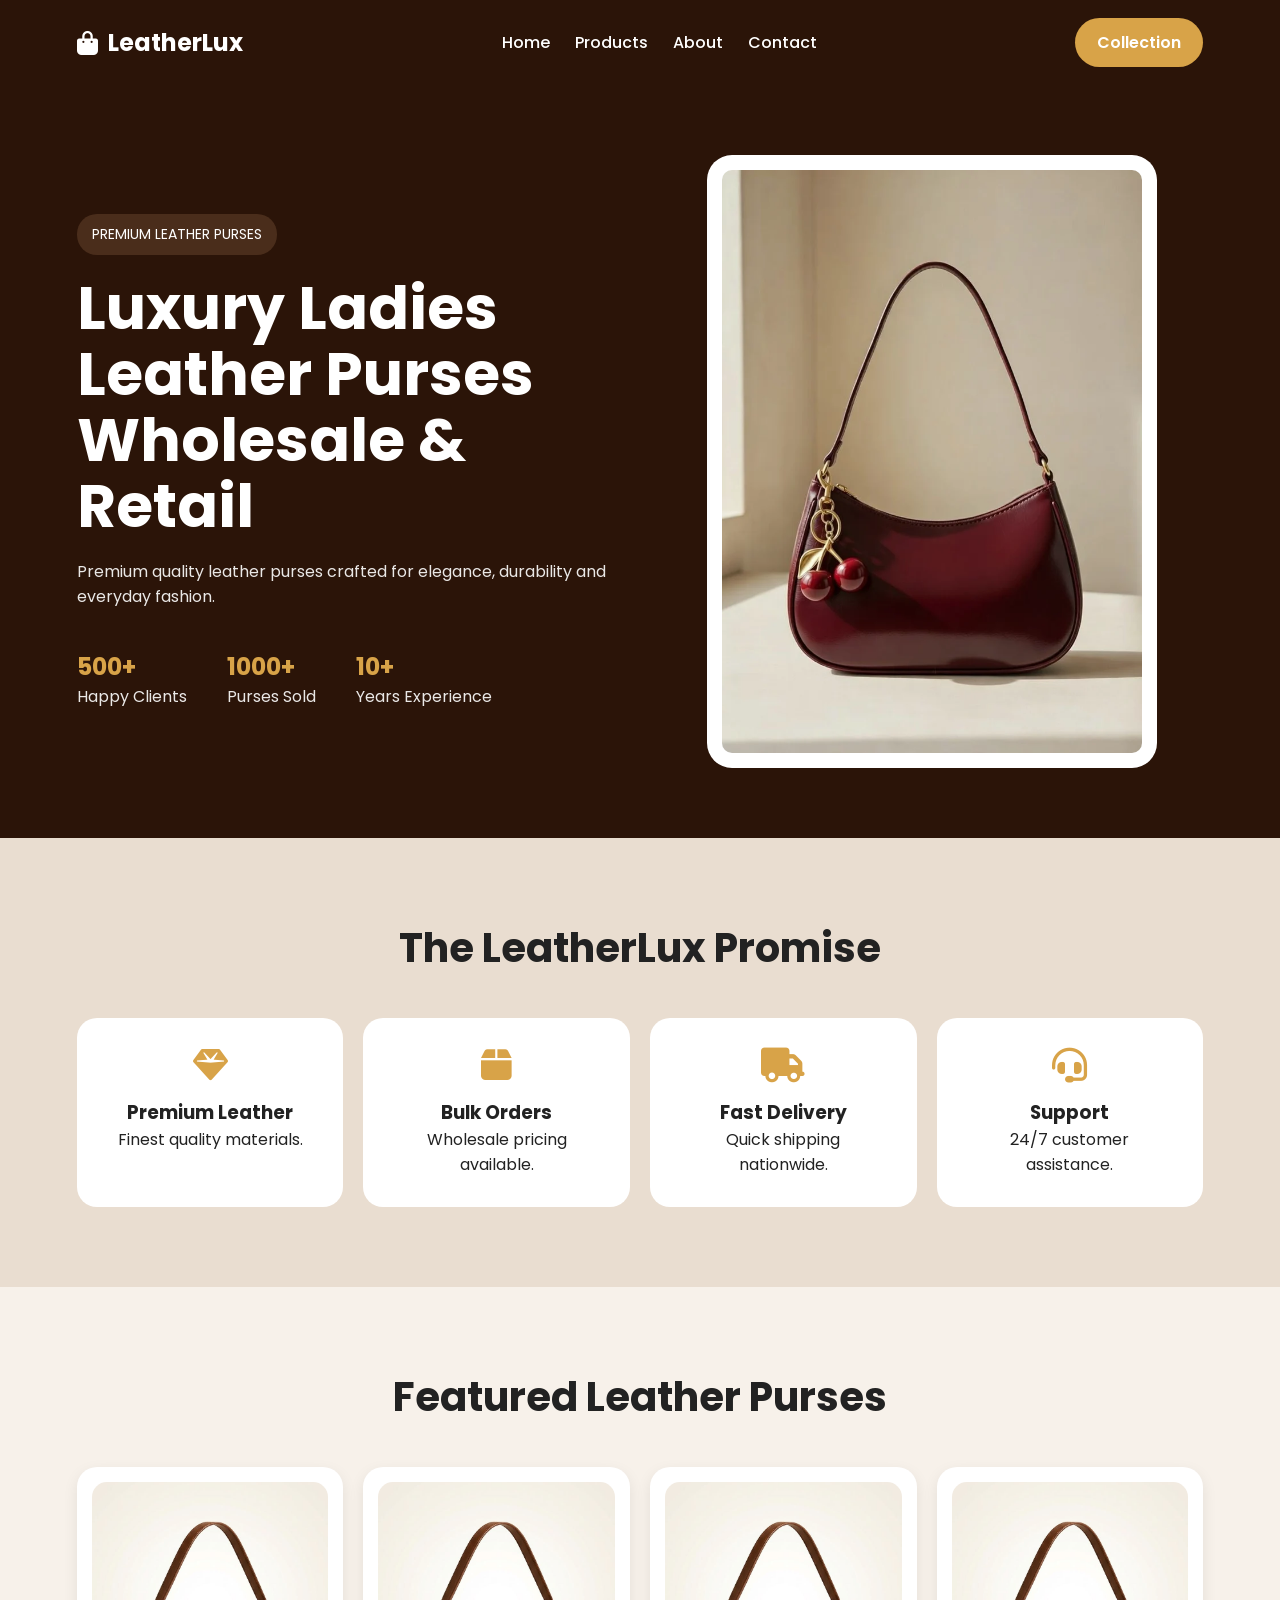
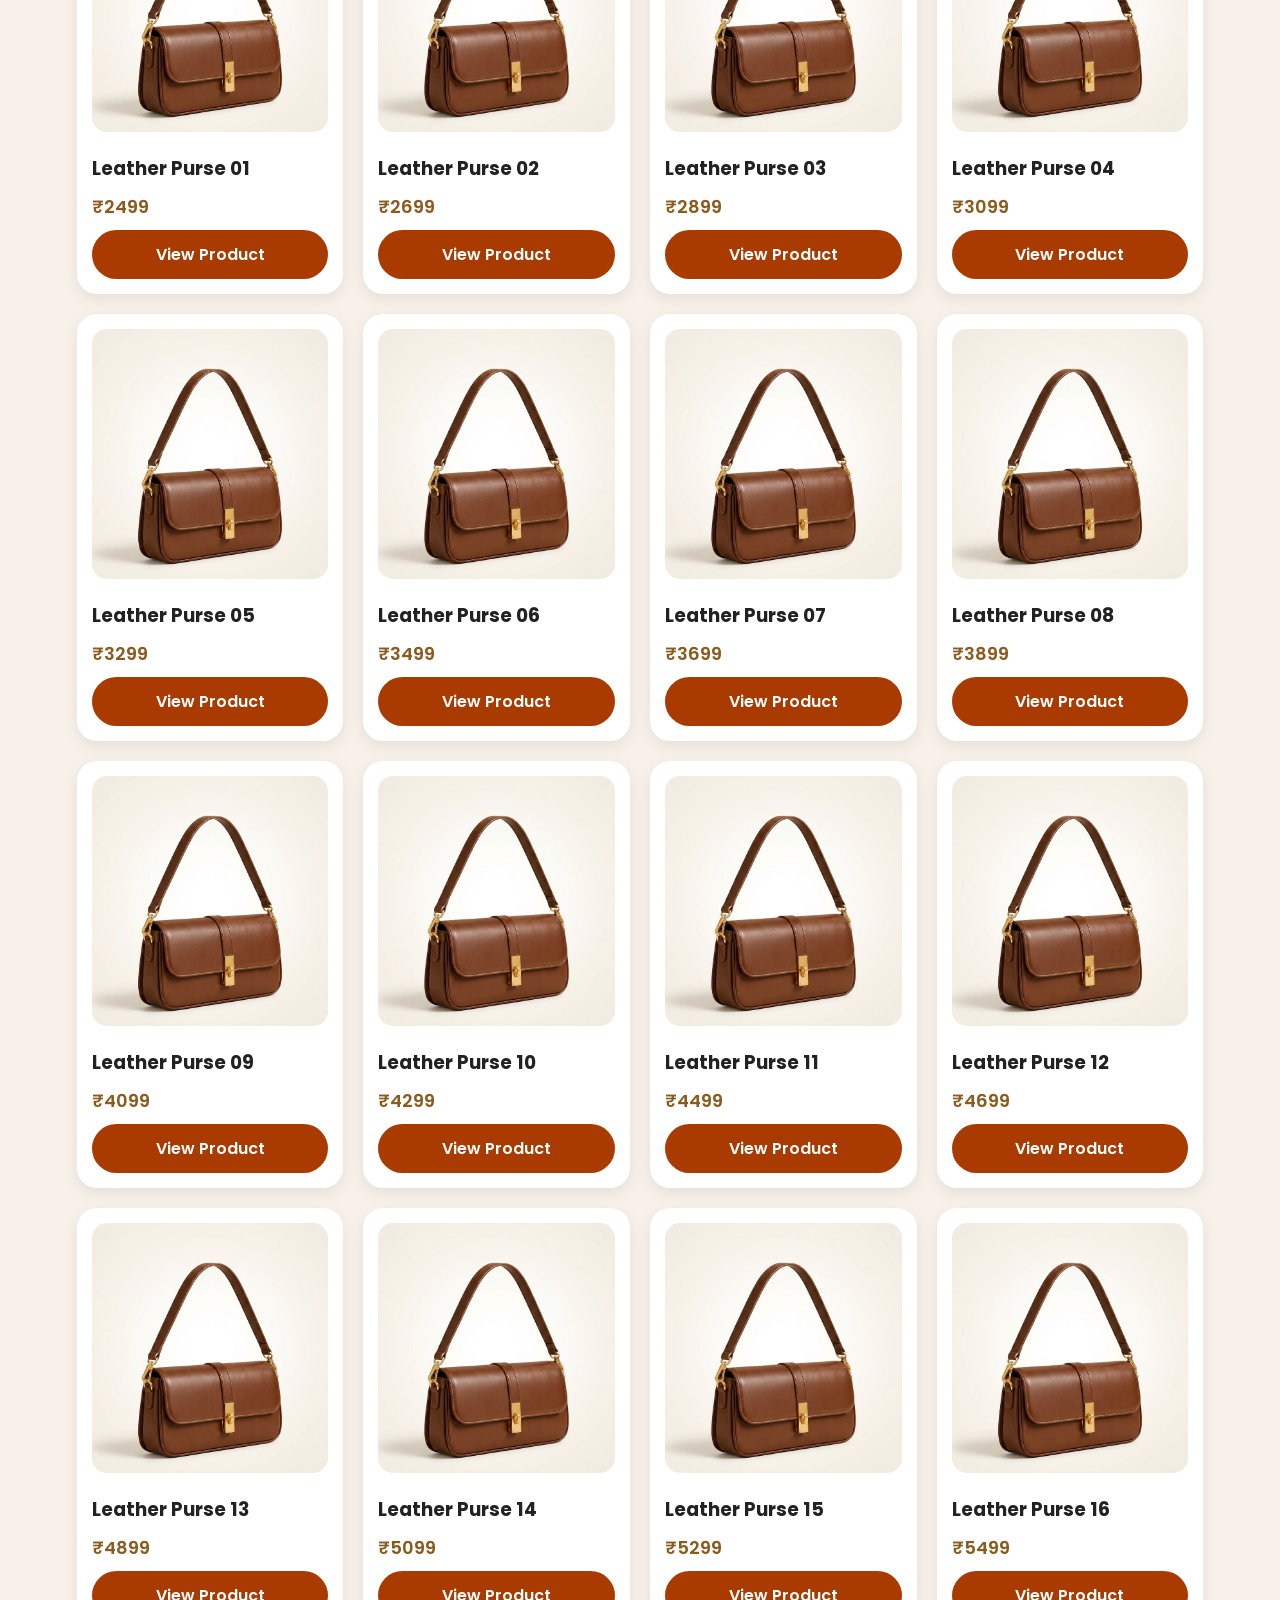
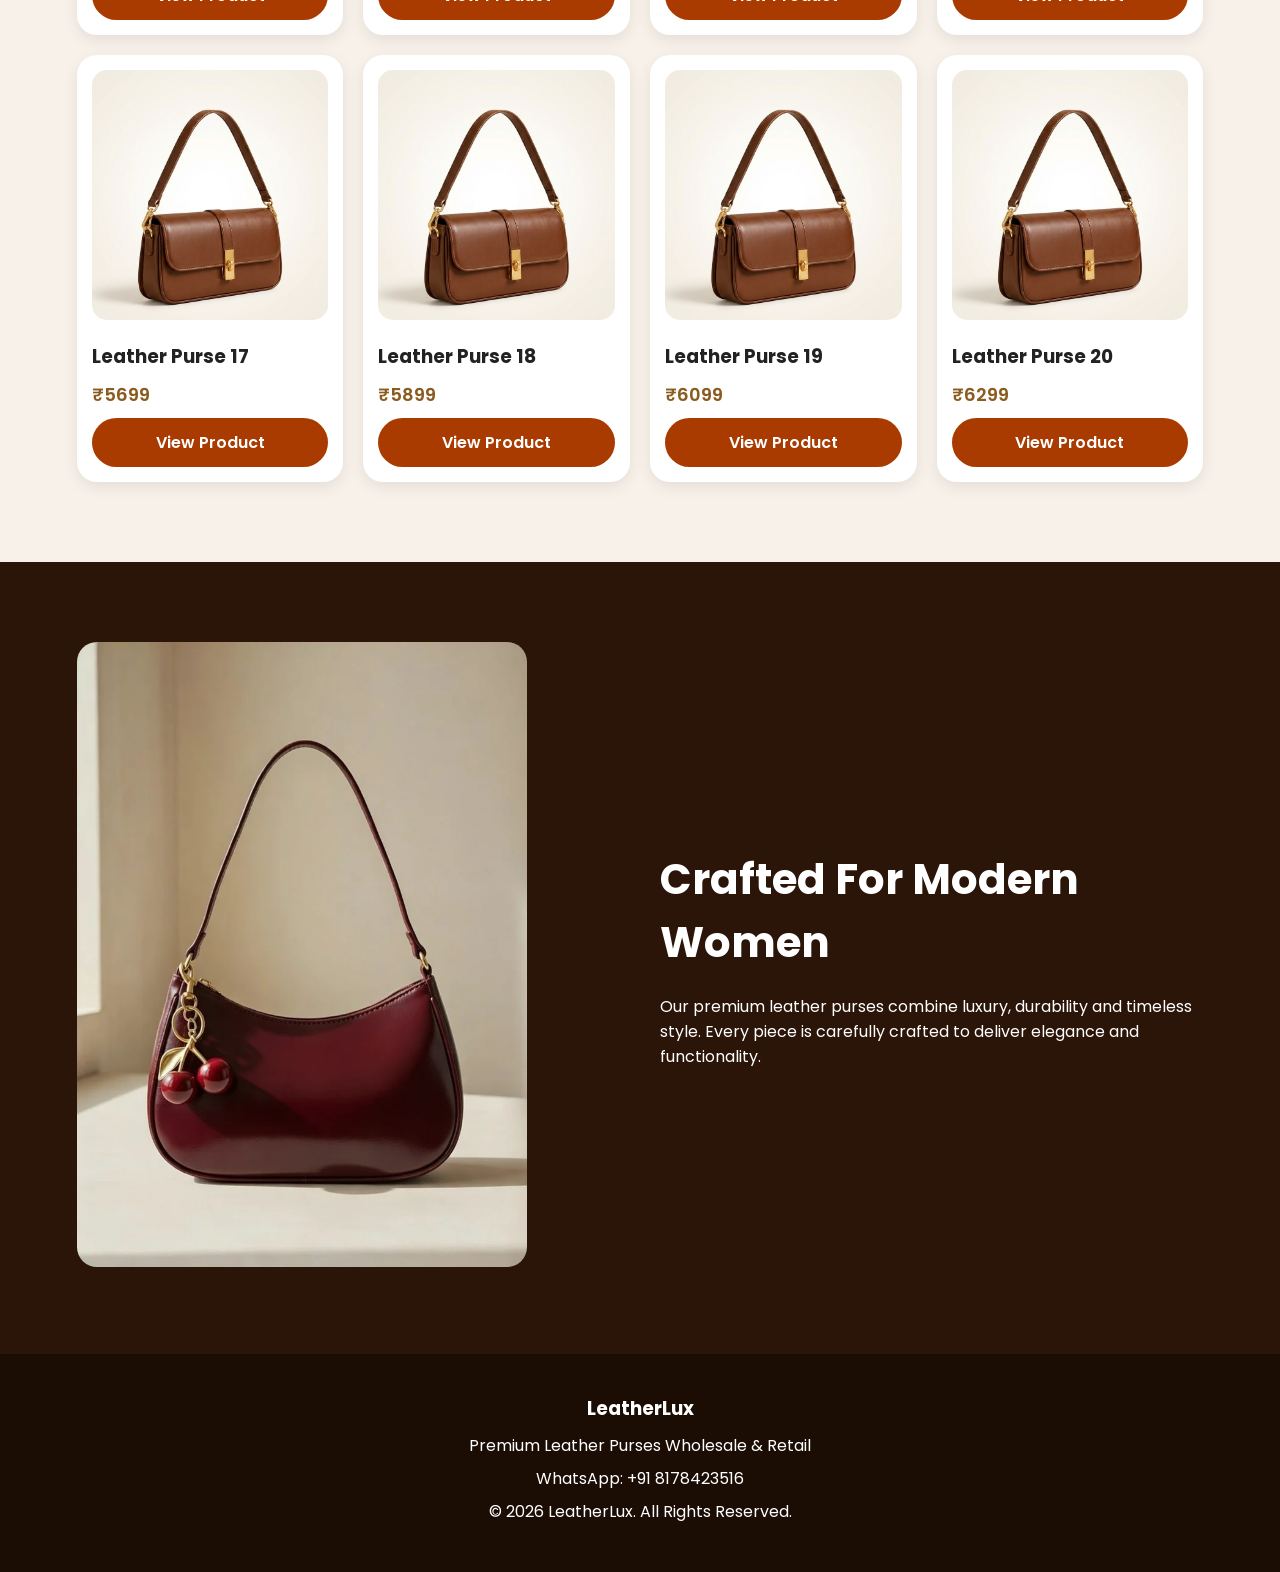
==== index.html @ 658e1b1d "Add files via upload" ====
<!DOCTYPE html>
<html lang="en">
<head>
    <meta charset="UTF-8">
    <meta name="viewport" content="width=device-width, initial-scale=1.0">
    <title>LeatherLux Store</title>

    <link rel="stylesheet" href="style.css">
    <link href="https://fonts.googleapis.com/css2?family=Poppins:wght@300;400;500;600;700&display=swap" rel="stylesheet">
    <link rel="stylesheet" href="https://cdnjs.cloudflare.com/ajax/libs/font-awesome/6.5.1/css/all.min.css">
</head>
<body>

    <nav class="navbar">
        <div class="logo">
            <i class="fa-solid fa-bag-shopping"></i>
            LeatherLux
        </div>
        <ul class="nav-links">
            <li><a href="#">Home</a></li>
            <li><a href="#products">Products</a></li>
            <li><a href="#about">About</a></li>
            <li><a href="#contact">Contact</a></li>
        </ul>
        <a href="#products" class="browse-btn">Collection</a>
    </nav>

    <section class="hero">
        <div class="hero-content">
            <span class="tag">PREMIUM LEATHER PURSES</span>
            <h1>Luxury Ladies Leather Purses Wholesale & Retail</h1>
            <p>Premium quality leather purses crafted for elegance, durability and everyday fashion.</p>
            <div class="stats">
                <div>
                    <h2>500+</h2>
                    <p>Happy Clients</p>
                </div>
                <div>
                    <h2>1000+</h2>
                    <p>Purses Sold</p>
                </div>
                <div>
                    <h2>10+</h2>
                    <p>Years Experience</p>
                </div>
            </div>
        </div>
        <div class="hero-image">
            <img src="bag2.jpg" alt="Bag">
        </div>
    </section>

    <section class="promise">
        <h2>The LeatherLux Promise</h2>
        <div class="promise-grid">
            <div class="promise-card">
                <i class="fa-solid fa-gem"></i>
                <h3>Premium Leather</h3>
                <p>Finest quality materials.</p>
            </div>
            <div class="promise-card">
                <i class="fa-solid fa-box"></i>
                <h3>Bulk Orders</h3>
                <p>Wholesale pricing available.</p>
            </div>
            <div class="promise-card">
                <i class="fa-solid fa-truck"></i>
                <h3>Fast Delivery</h3>
                <p>Quick shipping nationwide.</p>
            </div>
            <div class="promise-card">
                <i class="fa-solid fa-headset"></i>
                <h3>Support</h3>
                <p>24/7 customer assistance.</p>
            </div>
        </div>
    </section>

    <section class="products" id="products">
        <h2>Featured Leather Purses</h2>
        <div class="product-grid">

<div class="product-card">
    <img src="bag1.png" alt="Leather Purse 01">
    <h3>Leather Purse 01</h3>
    <p>₹2499</p>
    <a class="product-btn" href="product.html?code=Purse-01&name=Leather%20Purse%2001&price=2499&img1=bag1.png&img2=bag1-2.png&img3=bag1-3.png&img4=bag1-4.png">View Product</a>
</div>
<div class="product-card">
    <img src="bag1.png" alt="Leather Purse 02">
    <h3>Leather Purse 02</h3>
    <p>₹2699</p>
    <a class="product-btn" href="product.html?code=Purse-02&name=Leather%20Purse%2002&price=2699&img1=bag1.png&img2=bag1-2.png&img3=bag1-3.png&img4=bag1-4.png">View Product</a>
</div>
<div class="product-card">
    <img src="bag1.png" alt="Leather Purse 03">
    <h3>Leather Purse 03</h3>
    <p>₹2899</p>
    <a class="product-btn" href="product.html?code=Purse-03&name=Leather%20Purse%2003&price=2899&img1=bag1.png&img2=bag1-2.png&img3=bag1-3.png&img4=bag1-4.png">View Product</a>
</div>
<div class="product-card">
    <img src="bag1.png" alt="Leather Purse 04">
    <h3>Leather Purse 04</h3>
    <p>₹3099</p>
    <a class="product-btn" href="product.html?code=Purse-04&name=Leather%20Purse%2004&price=3099&img1=bag1.png&img2=bag1-2.png&img3=bag1-3.png&img4=bag1-4.png">View Product</a>
</div>
<div class="product-card">
    <img src="bag1.png" alt="Leather Purse 05">
    <h3>Leather Purse 05</h3>
    <p>₹3299</p>
    <a class="product-btn" href="product.html?code=Purse-05&name=Leather%20Purse%2005&price=3299&img1=bag1.png&img2=bag1-2.png&img3=bag1-3.png&img4=bag1-4.png">View Product</a>
</div>
<div class="product-card">
    <img src="bag1.png" alt="Leather Purse 06">
    <h3>Leather Purse 06</h3>
    <p>₹3499</p>
    <a class="product-btn" href="product.html?code=Purse-06&name=Leather%20Purse%2006&price=3499&img1=bag1.png&img2=bag1-2.png&img3=bag1-3.png&img4=bag1-4.png">View Product</a>
</div>
<div class="product-card">
    <img src="bag1.png" alt="Leather Purse 07">
    <h3>Leather Purse 07</h3>
    <p>₹3699</p>
    <a class="product-btn" href="product.html?code=Purse-07&name=Leather%20Purse%2007&price=3699&img1=bag1.png&img2=bag1-2.png&img3=bag1-3.png&img4=bag1-4.png">View Product</a>
</div>
<div class="product-card">
    <img src="bag1.png" alt="Leather Purse 08">
    <h3>Leather Purse 08</h3>
    <p>₹3899</p>
    <a class="product-btn" href="product.html?code=Purse-08&name=Leather%20Purse%2008&price=3899&img1=bag1.png&img2=bag1-2.png&img3=bag1-3.png&img4=bag1-4.png">View Product</a>
</div>
<div class="product-card">
    <img src="bag1.png" alt="Leather Purse 09">
    <h3>Leather Purse 09</h3>
    <p>₹4099</p>
    <a class="product-btn" href="product.html?code=Purse-09&name=Leather%20Purse%2009&price=4099&img1=bag1.png&img2=bag1-2.png&img3=bag1-3.png&img4=bag1-4.png">View Product</a>
</div>
<div class="product-card">
    <img src="bag1.png" alt="Leather Purse 10">
    <h3>Leather Purse 10</h3>
    <p>₹4299</p>
    <a class="product-btn" href="product.html?code=Purse-10&name=Leather%20Purse%2010&price=4299&img1=bag1.png&img2=bag1-2.png&img3=bag1-3.png&img4=bag1-4.png">View Product</a>
</div>
<div class="product-card">
    <img src="bag1.png" alt="Leather Purse 11">
    <h3>Leather Purse 11</h3>
    <p>₹4499</p>
    <a class="product-btn" href="product.html?code=Purse-11&name=Leather%20Purse%2011&price=4499&img1=bag1.png&img2=bag1-2.png&img3=bag1-3.png&img4=bag1-4.png">View Product</a>
</div>
<div class="product-card">
    <img src="bag1.png" alt="Leather Purse 12">
    <h3>Leather Purse 12</h3>
    <p>₹4699</p>
    <a class="product-btn" href="product.html?code=Purse-12&name=Leather%20Purse%2012&price=4699&img1=bag1.png&img2=bag1-2.png&img3=bag1-3.png&img4=bag1-4.png">View Product</a>
</div>
<div class="product-card">
    <img src="bag1.png" alt="Leather Purse 13">
    <h3>Leather Purse 13</h3>
    <p>₹4899</p>
    <a class="product-btn" href="product.html?code=Purse-13&name=Leather%20Purse%2013&price=4899&img1=bag1.png&img2=bag1-2.png&img3=bag1-3.png&img4=bag1-4.png">View Product</a>
</div>
<div class="product-card">
    <img src="bag1.png" alt="Leather Purse 14">
    <h3>Leather Purse 14</h3>
    <p>₹5099</p>
    <a class="product-btn" href="product.html?code=Purse-14&name=Leather%20Purse%2014&price=5099&img1=bag1.png&img2=bag1-2.png&img3=bag1-3.png&img4=bag1-4.png">View Product</a>
</div>
<div class="product-card">
    <img src="bag1.png" alt="Leather Purse 15">
    <h3>Leather Purse 15</h3>
    <p>₹5299</p>
    <a class="product-btn" href="product.html?code=Purse-15&name=Leather%20Purse%2015&price=5299&img1=bag1.png&img2=bag1-2.png&img3=bag1-3.png&img4=bag1-4.png">View Product</a>
</div>
<div class="product-card">
    <img src="bag1.png" alt="Leather Purse 16">
    <h3>Leather Purse 16</h3>
    <p>₹5499</p>
    <a class="product-btn" href="product.html?code=Purse-16&name=Leather%20Purse%2016&price=5499&img1=bag1.png&img2=bag1-2.png&img3=bag1-3.png&img4=bag1-4.png">View Product</a>
</div>
<div class="product-card">
    <img src="bag1.png" alt="Leather Purse 17">
    <h3>Leather Purse 17</h3>
    <p>₹5699</p>
    <a class="product-btn" href="product.html?code=Purse-17&name=Leather%20Purse%2017&price=5699&img1=bag1.png&img2=bag1-2.png&img3=bag1-3.png&img4=bag1-4.png">View Product</a>
</div>
<div class="product-card">
    <img src="bag1.png" alt="Leather Purse 18">
    <h3>Leather Purse 18</h3>
    <p>₹5899</p>
    <a class="product-btn" href="product.html?code=Purse-18&name=Leather%20Purse%2018&price=5899&img1=bag1.png&img2=bag1-2.png&img3=bag1-3.png&img4=bag1-4.png">View Product</a>
</div>
<div class="product-card">
    <img src="bag1.png" alt="Leather Purse 19">
    <h3>Leather Purse 19</h3>
    <p>₹6099</p>
    <a class="product-btn" href="product.html?code=Purse-19&name=Leather%20Purse%2019&price=6099&img1=bag1.png&img2=bag1-2.png&img3=bag1-3.png&img4=bag1-4.png">View Product</a>
</div>
<div class="product-card">
    <img src="bag1.png" alt="Leather Purse 20">
    <h3>Leather Purse 20</h3>
    <p>₹6299</p>
    <a class="product-btn" href="product.html?code=Purse-20&name=Leather%20Purse%2020&price=6299&img1=bag1.png&img2=bag1-2.png&img3=bag1-3.png&img4=bag1-4.png">View Product</a>
</div>

        </div>
    </section>

    <section class="about" id="about">
        <div class="about-image">
            <img src="bag2.jpg" alt="About">
        </div>
        <div class="about-content">
            <h2>Crafted For Modern Women</h2>
            <p>Our premium leather purses combine luxury, durability and timeless style. Every piece is carefully crafted to deliver elegance and functionality.</p>
        </div>
    </section>

    <footer id="contact">
        <h3>LeatherLux</h3>
        <p>Premium Leather Purses Wholesale & Retail</p>
        <p>WhatsApp: +91 8178423516</p>
        <p>© 2026 LeatherLux. All Rights Reserved.</p>
    </footer>

    <script src="script.js"></script>
</body>
</html>
---- style.css ----
* {
    margin: 0;
    padding: 0;
    box-sizing: border-box;
    font-family: 'Poppins', sans-serif;
}

html {
    scroll-behavior: smooth;
}

body {
    background: #f7f1ea;
    color: #222;
}

.navbar {
    background: #2b1408;
    padding: 18px 6%;
    display: flex;
    justify-content: space-between;
    align-items: center;
    flex-wrap: wrap;
    gap: 15px;
}

.logo {
    color: #fff;
    font-size: 24px;
    font-weight: 700;
    display: flex;
    align-items: center;
    gap: 10px;
}

.nav-links {
    display: flex;
    list-style: none;
    gap: 25px;
}

.nav-links a {
    text-decoration: none;
    color: white;
    font-weight: 500;
}

.browse-btn {
    background: #d8a348;
    color: #fff;
    padding: 12px 22px;
    border-radius: 30px;
    text-decoration: none;
    font-weight: 600;
}

.hero {
    background: #2b1408;
    padding: 70px 6%;
    display: flex;
    justify-content: space-between;
    align-items: center;
    gap: 40px;
    flex-wrap: wrap;
}

.hero-content {
    flex: 1;
    min-width: 300px;
    color: white;
}

.tag {
    display: inline-block;
    background: #4a2d1b;
    padding: 10px 15px;
    border-radius: 20px;
    font-size: 14px;
    margin-bottom: 20px;
}

.hero h1 {
    font-size: 60px;
    line-height: 1.1;
    margin-bottom: 20px;
}

.hero p {
    font-size: 16px;
    opacity: .9;
    max-width: 600px;
}

.hero-buttons {
    margin-top: 30px;
    display: flex;
    gap: 15px;
    flex-wrap: wrap;
}

.order-btn,
.collection-btn {
    text-decoration: none;
    padding: 14px 25px;
    border-radius: 30px;
    font-weight: 600;
}

.order-btn {
    background: #d8a348;
    color: white;
}

.collection-btn {
    border: 1px solid white;
    color: white;
}

.hero-image {
    flex: 1;
    display: flex;
    justify-content: center;
}

.hero-image img {
    width: 100%;
    max-width: 450px;
    border-radius: 25px;
    background: white;
    padding: 15px;
}

.stats {
    margin-top: 40px;
    display: flex;
    gap: 40px;
    flex-wrap: wrap;
}

.stats h2 {
    color: #d8a348;
}

.promise {
    padding: 80px 6%;
    background: #e9ddd0;
}

.promise h2 {
    text-align: center;
    font-size: 40px;
    margin-bottom: 40px;
}

.promise-grid {
    display: grid;
    grid-template-columns: repeat(auto-fit, minmax(220px, 1fr));
    gap: 20px;
}

.promise-card {
    background: white;
    padding: 30px;
    border-radius: 20px;
    text-align: center;
}

.promise-card i {
    font-size: 35px;
    margin-bottom: 15px;
    color: #d8a348;
}

.products {
    padding: 80px 6%;
}

.products h2 {
    text-align: center;
    font-size: 40px;
    margin-bottom: 40px;
}

.product-grid {
    display: grid;
    grid-template-columns: repeat(auto-fit, minmax(230px, 1fr));
    gap: 20px;
}

.product-card {
    background: white;
    padding: 15px;
    border-radius: 20px;
    box-shadow: 0 5px 15px rgba(0, 0, 0, .08);
}

.product-card img {
    width: 100%;
    height: 250px;
    object-fit: cover;
    border-radius: 15px;
}

.product-card h3 {
    margin-top: 15px;
}

.product-card p {
    margin: 10px 0;
    font-size: 18px;
    font-weight: 600;
    color: #8b5c1f;
}

.product-btn{
display:block;
text-align:center;
background:#AA3B00;
color:#fff;
text-decoration:none;
padding:12px;
border-radius:30px;
margin-top:10px;
font-weight:600;
}
.about {
    background: #2b1408;
    color: white;
    padding: 80px 6%;
    display: flex;
    align-items: center;
    gap: 40px;
    flex-wrap: wrap;
}

.about-image {
    flex: 1;
}

.about-image img {
    width: 100%;
    max-width: 450px;
    border-radius: 20px;
}

.about-content {
    flex: 1;
}

.about-content h2 {
    font-size: 42px;
    margin-bottom: 20px;
}

.contact {
    padding: 80px 6%;
    background: #efe5da;
}

.contact h2 {
    text-align: center;
    margin-bottom: 30px;
    font-size: 40px;
}

.contact-box {
    max-width: 700px;
    margin: auto;
    display: flex;
    flex-direction: column;
    gap: 15px;
}

.contact-box input,
.contact-box textarea {
    padding: 15px;
    border: none;
    border-radius: 12px;
}

.contact-box button {
    padding: 15px;
    border: none;
    background: #25D366;
    color: white;
    border-radius: 30px;
    font-size: 16px;
    cursor: pointer;
}

footer {
    background: #1b0c04;
    color: white;
    text-align: center;
    padding: 40px 20px;
}

footer h3 {
    margin-bottom: 10px;
}

footer p {
    margin: 8px 0;
}

@media(max-width: 768px) {
    .hero {
        padding: 40px 20px;
    }

    .hero h1 {
        font-size: 40px;
    }

    .navbar {
        padding: 15px;
        justify-content: center;
    }

    .nav-links {
        width: 100%;
        justify-content: center;
        flex-wrap: wrap;
    }

    .stats {
        justify-content: center;
        text-align: center;
    }

    .products,
    .promise {
        padding: 50px 15px;
    }

    .product-grid {
        grid-template-columns: repeat(2, 1fr);
        gap: 12px;
    }

    .product-card img {
        height: 170px;
    }

    .product-card h3 {
        font-size: 14px;
    }

    .product-card p {
        font-size: 15px;
    }

    .about {
        padding: 50px 20px;
    }

    .contact {
        padding: 50px 20px;
    }

    .about-content h2 {
        font-size: 32px;
    }
}
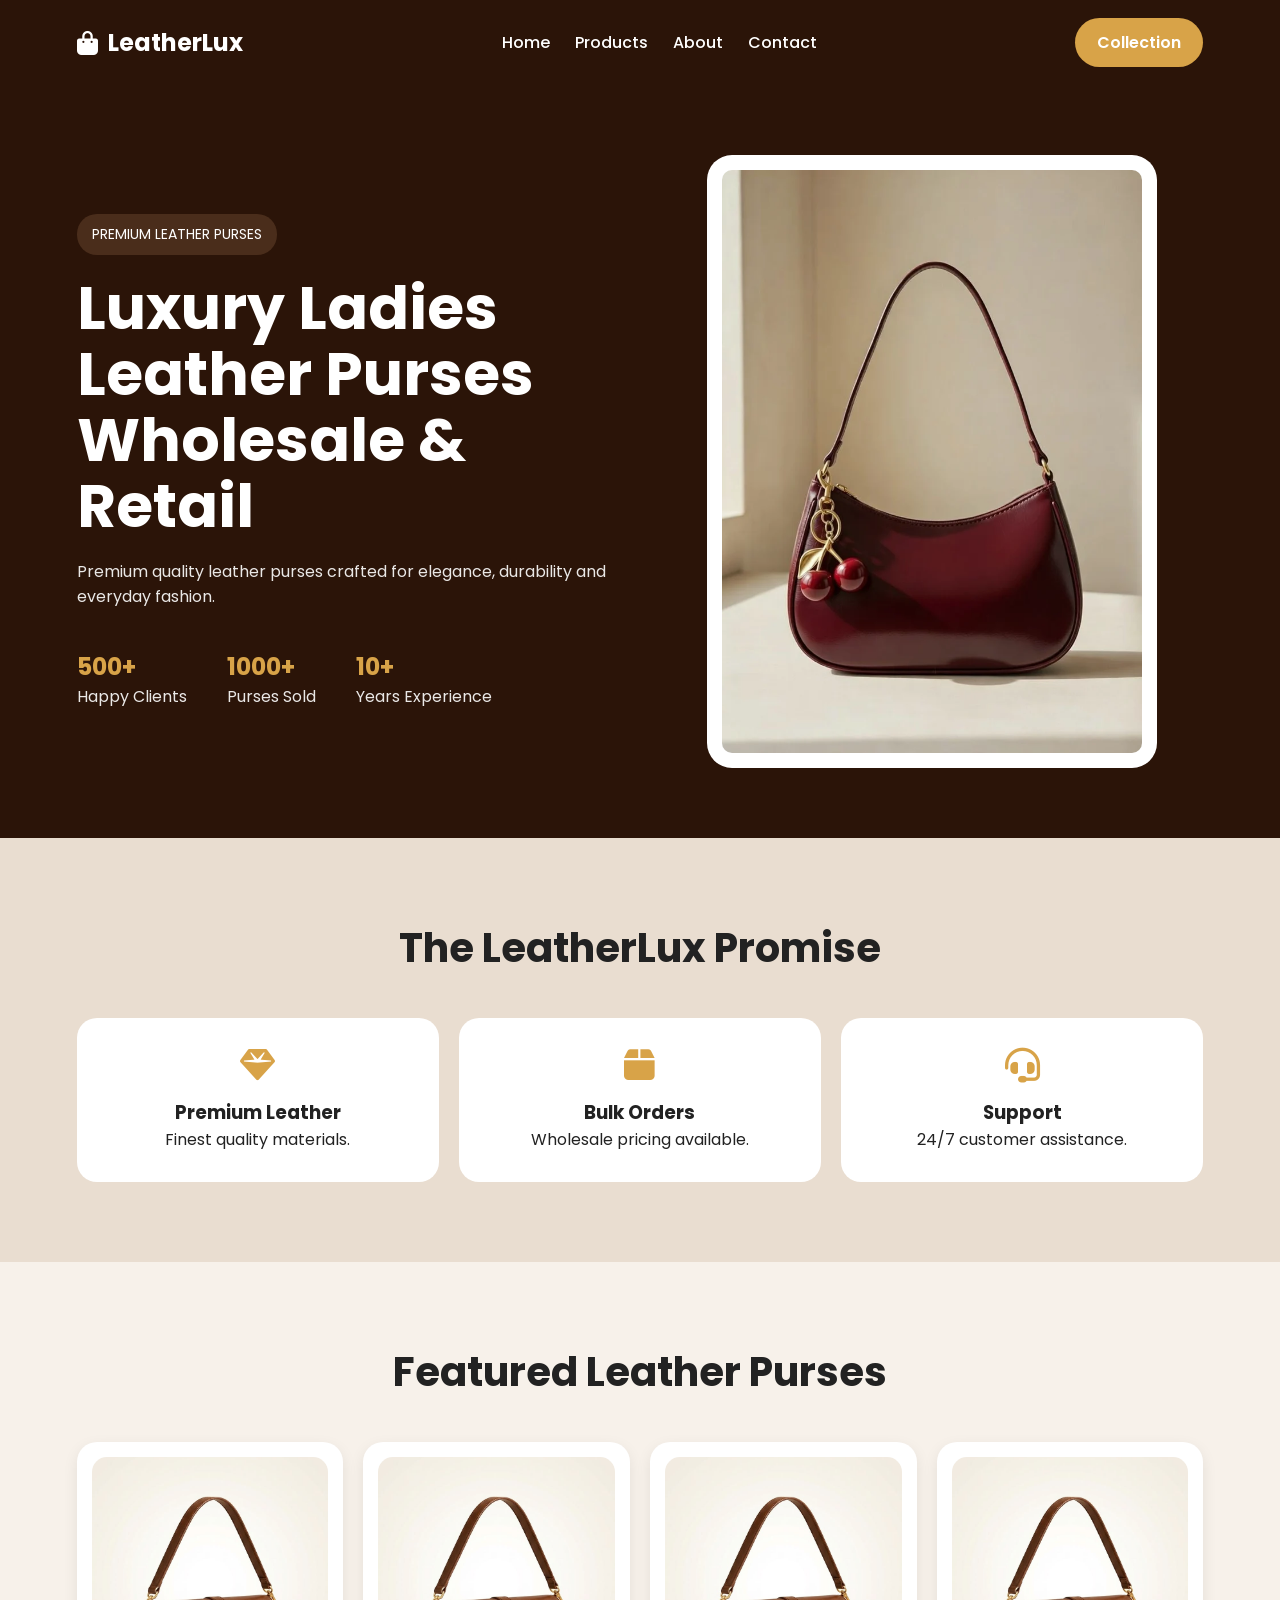
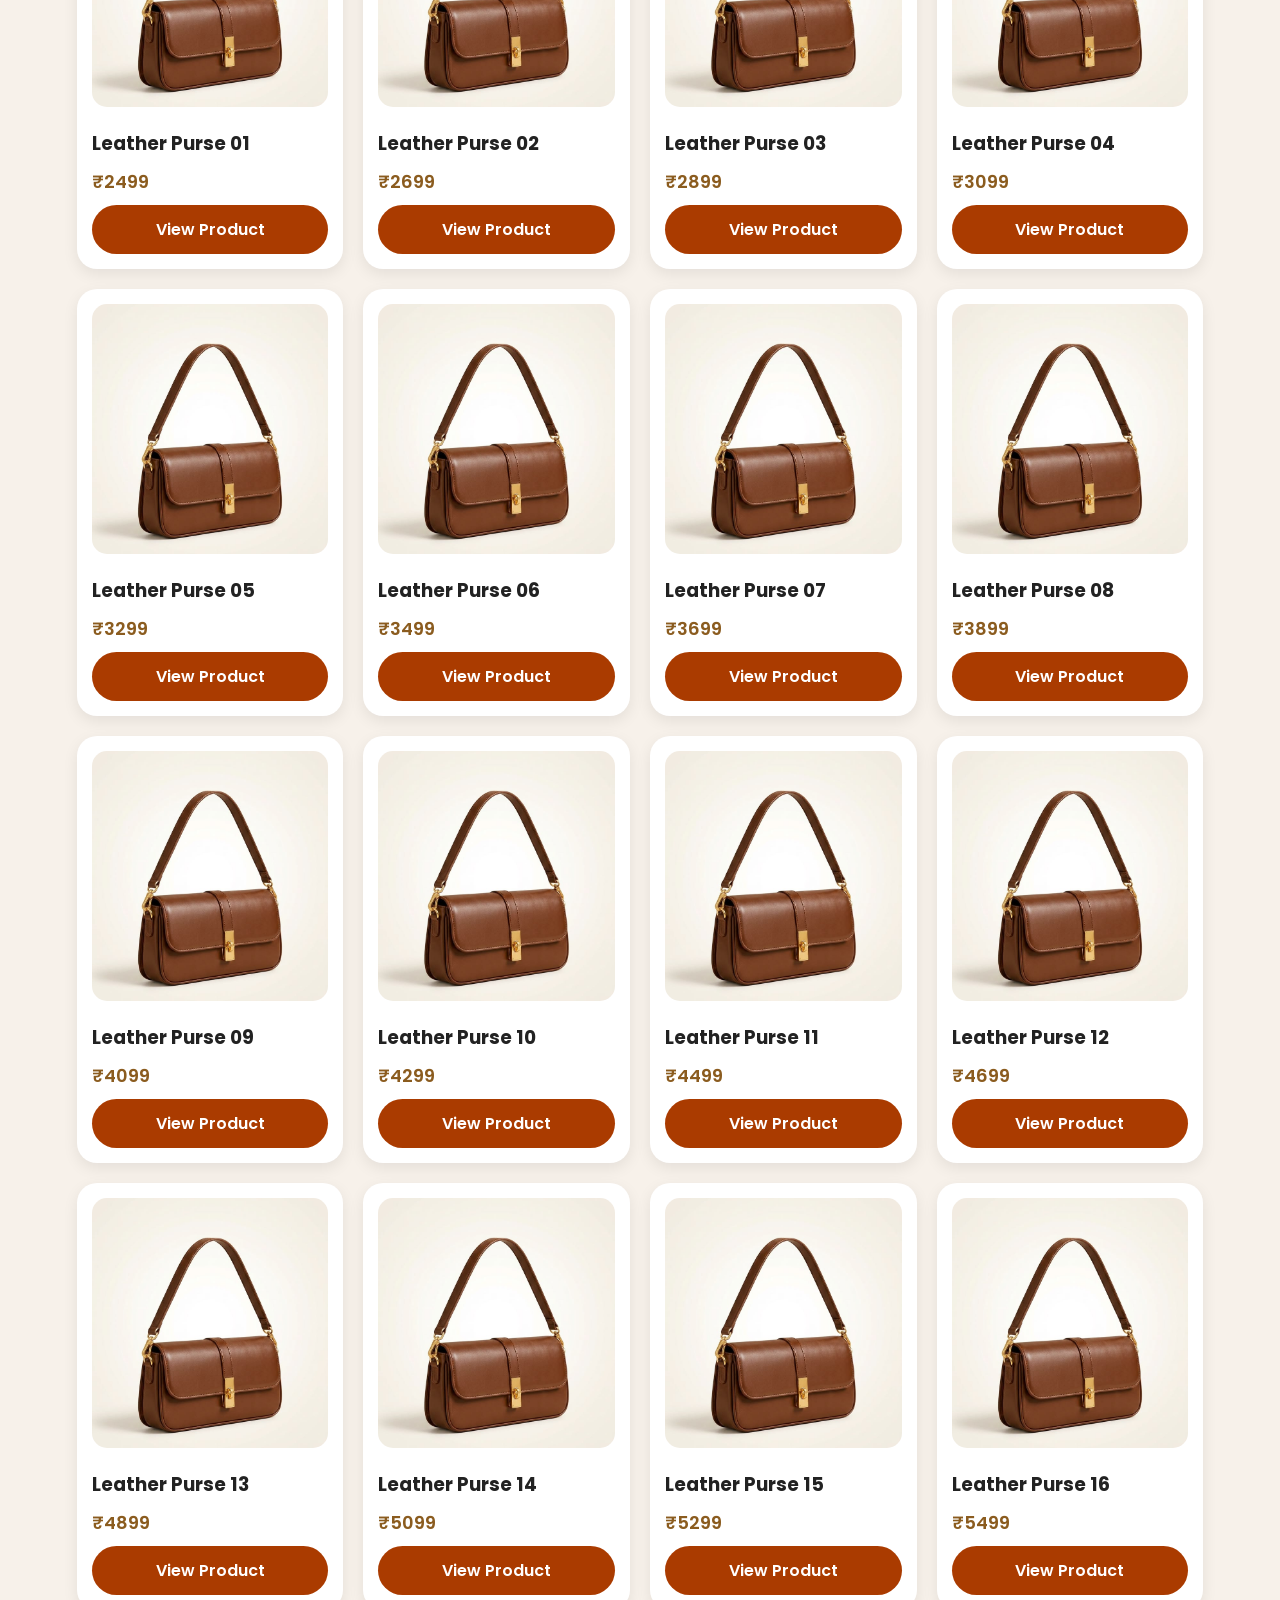
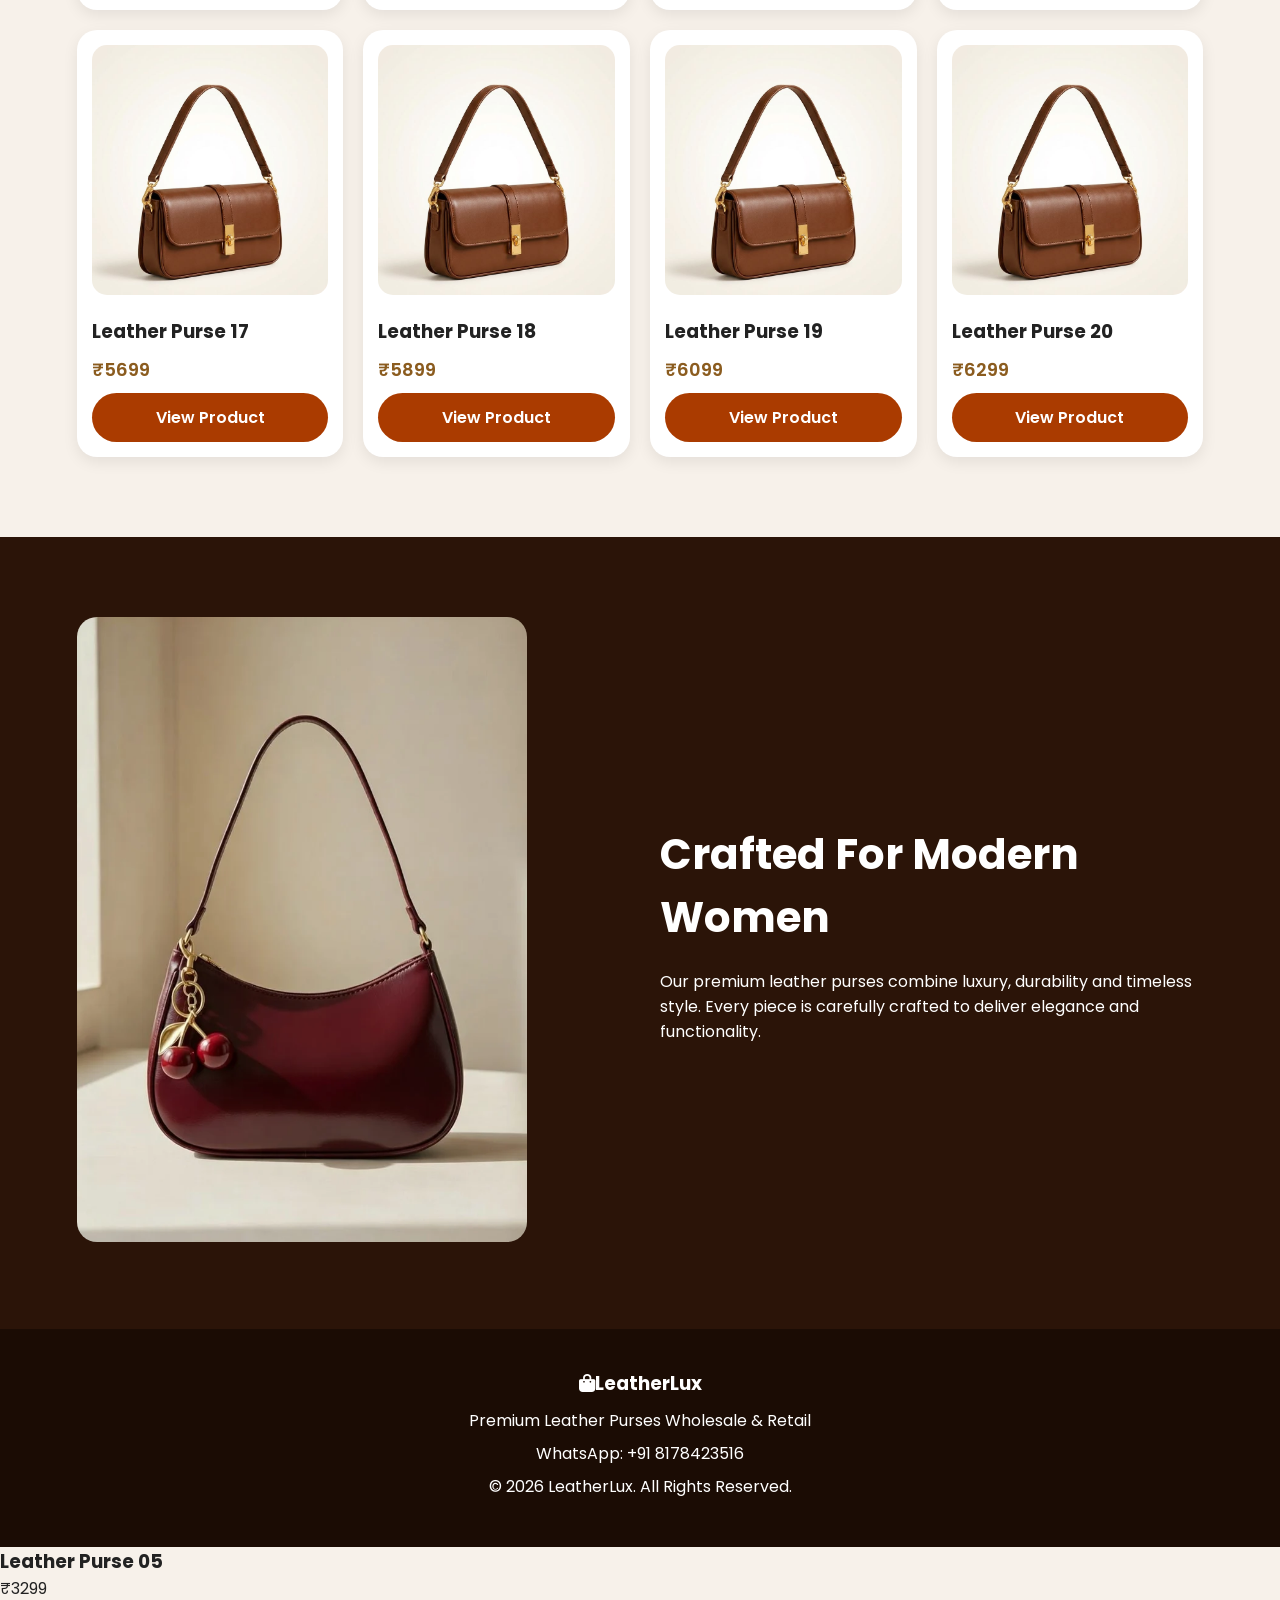
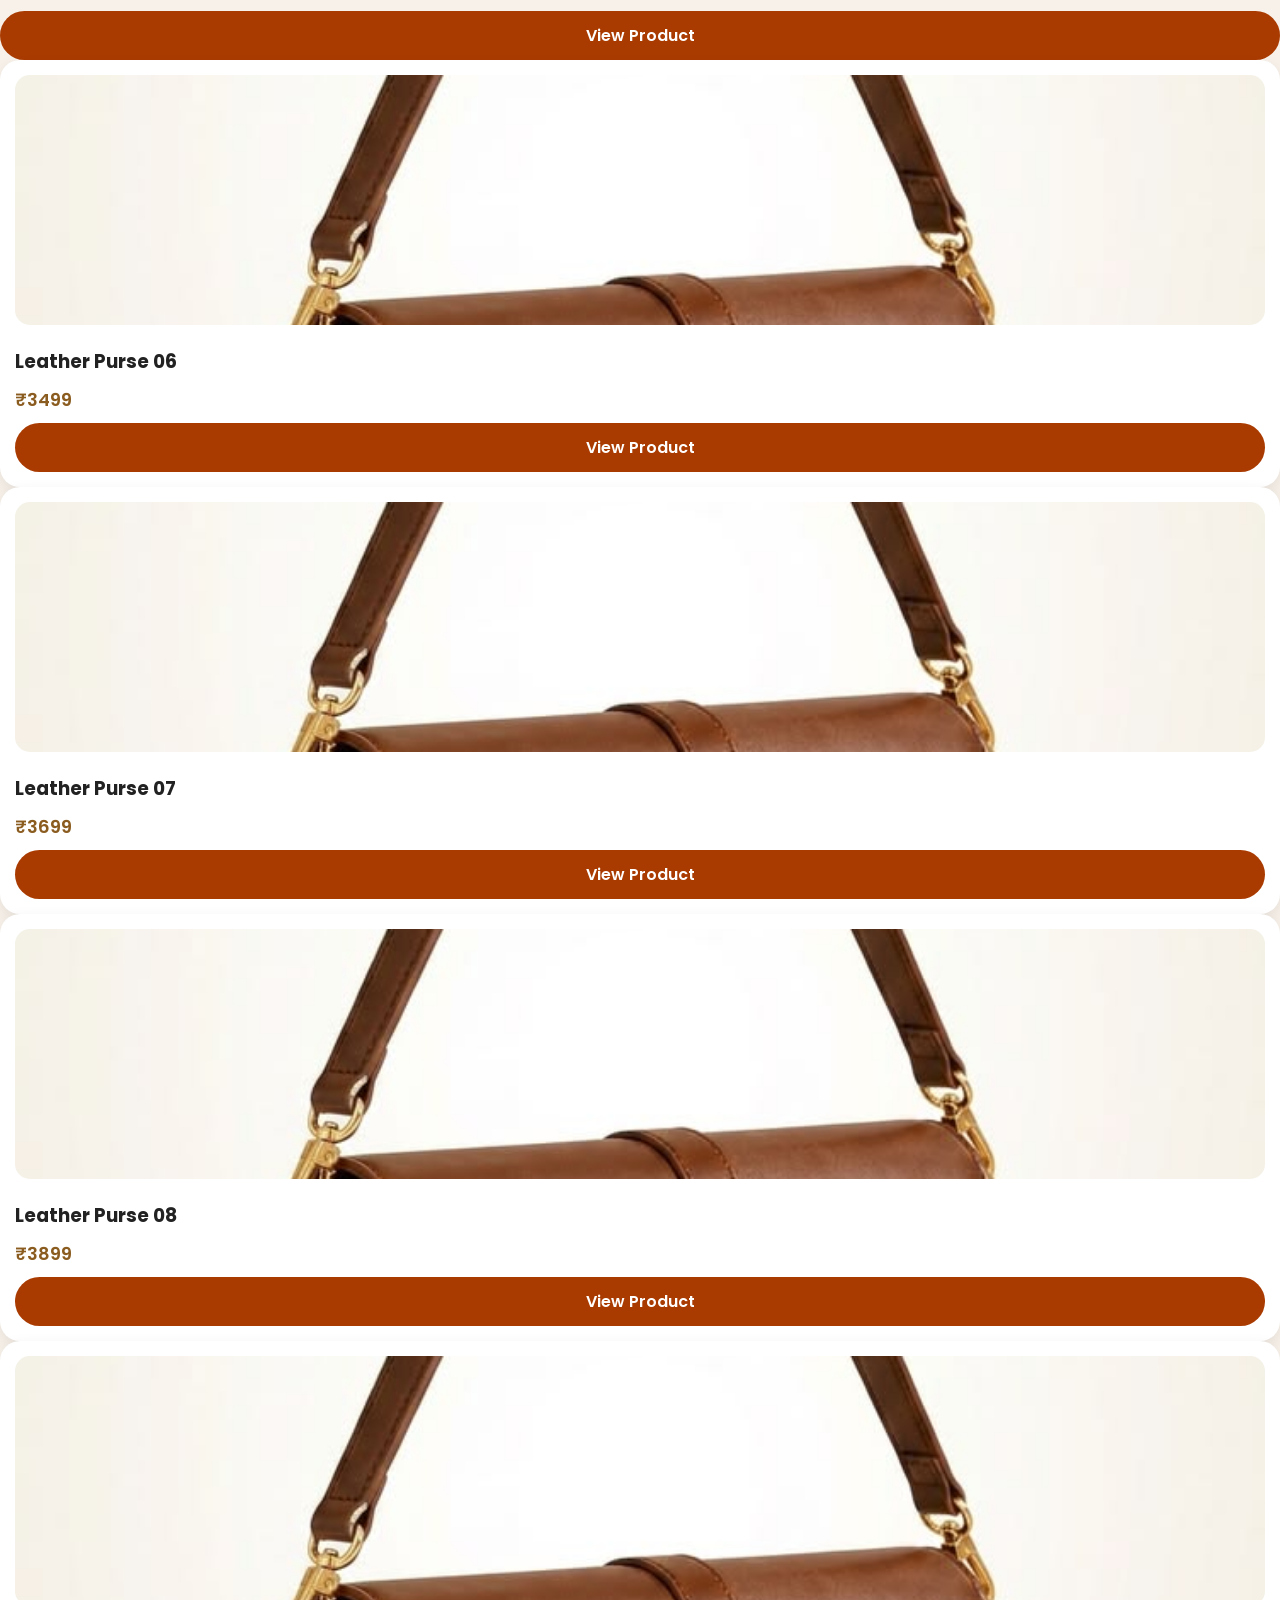
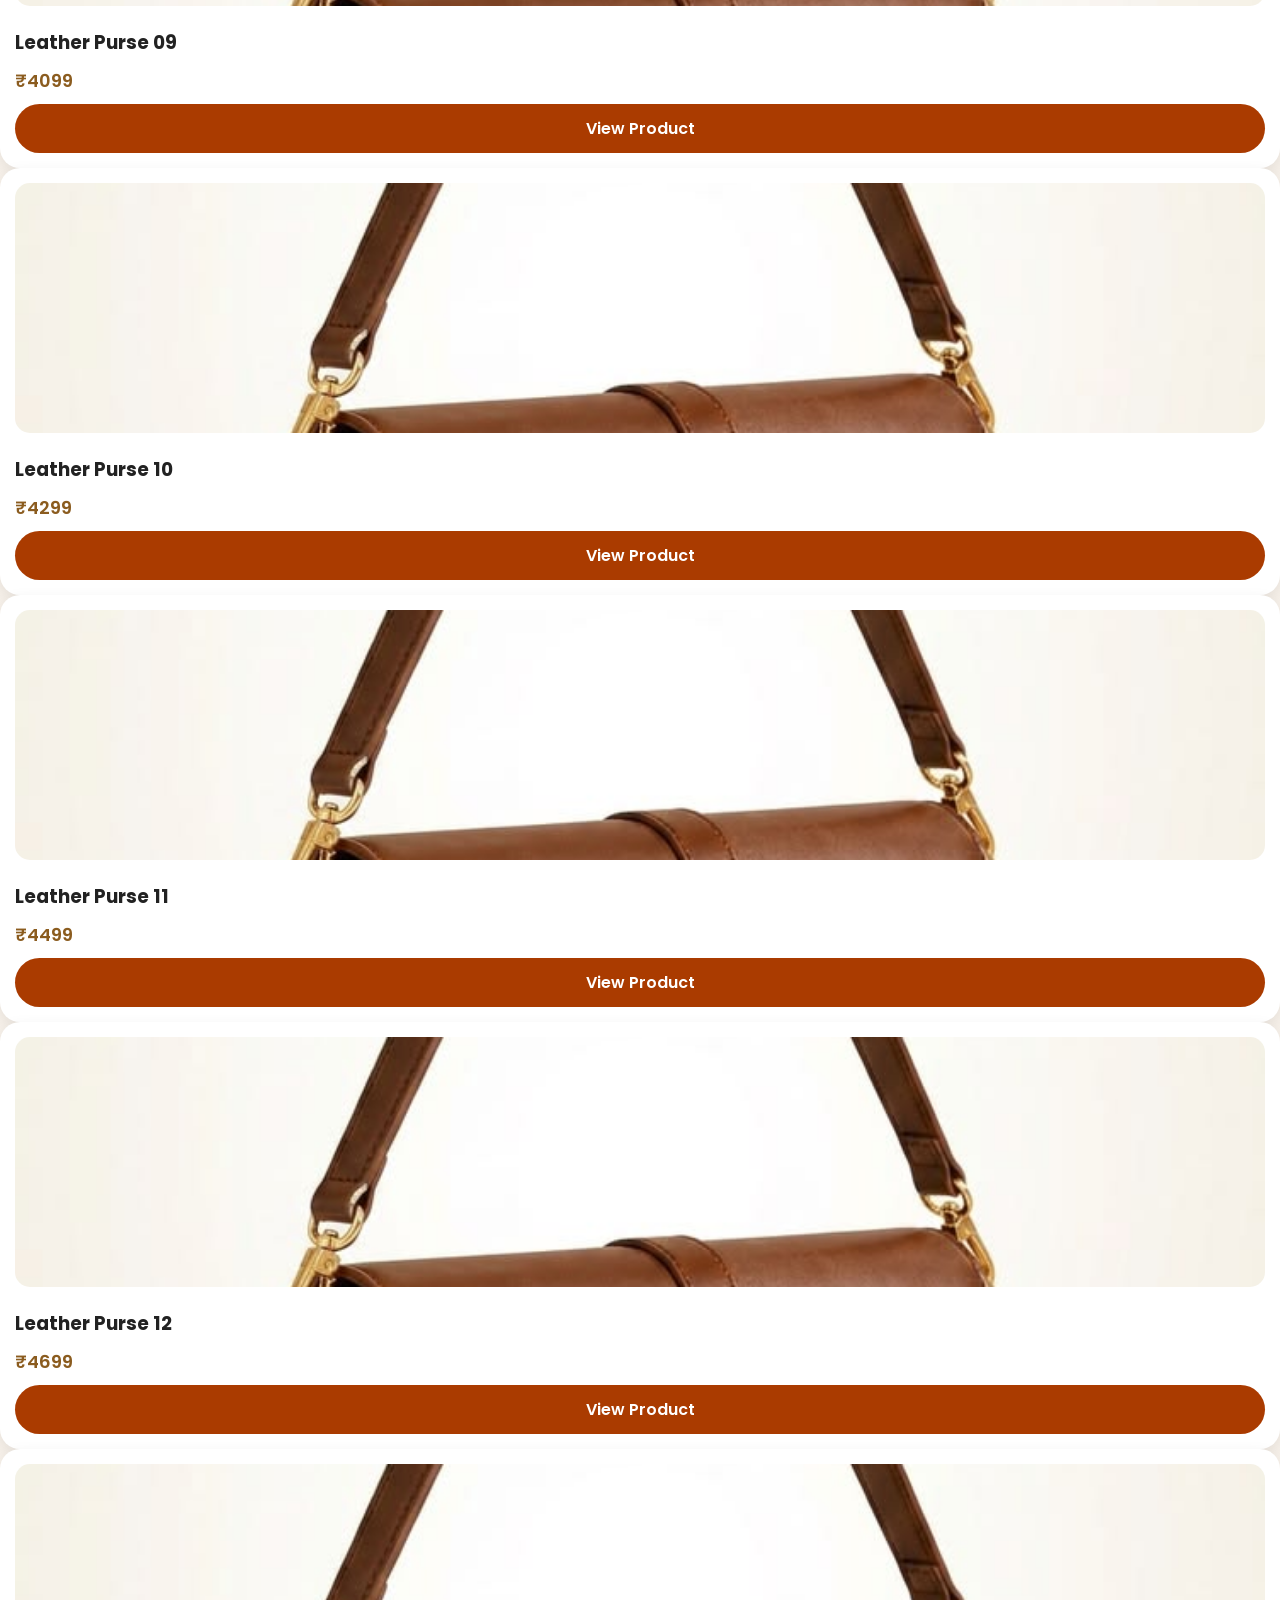
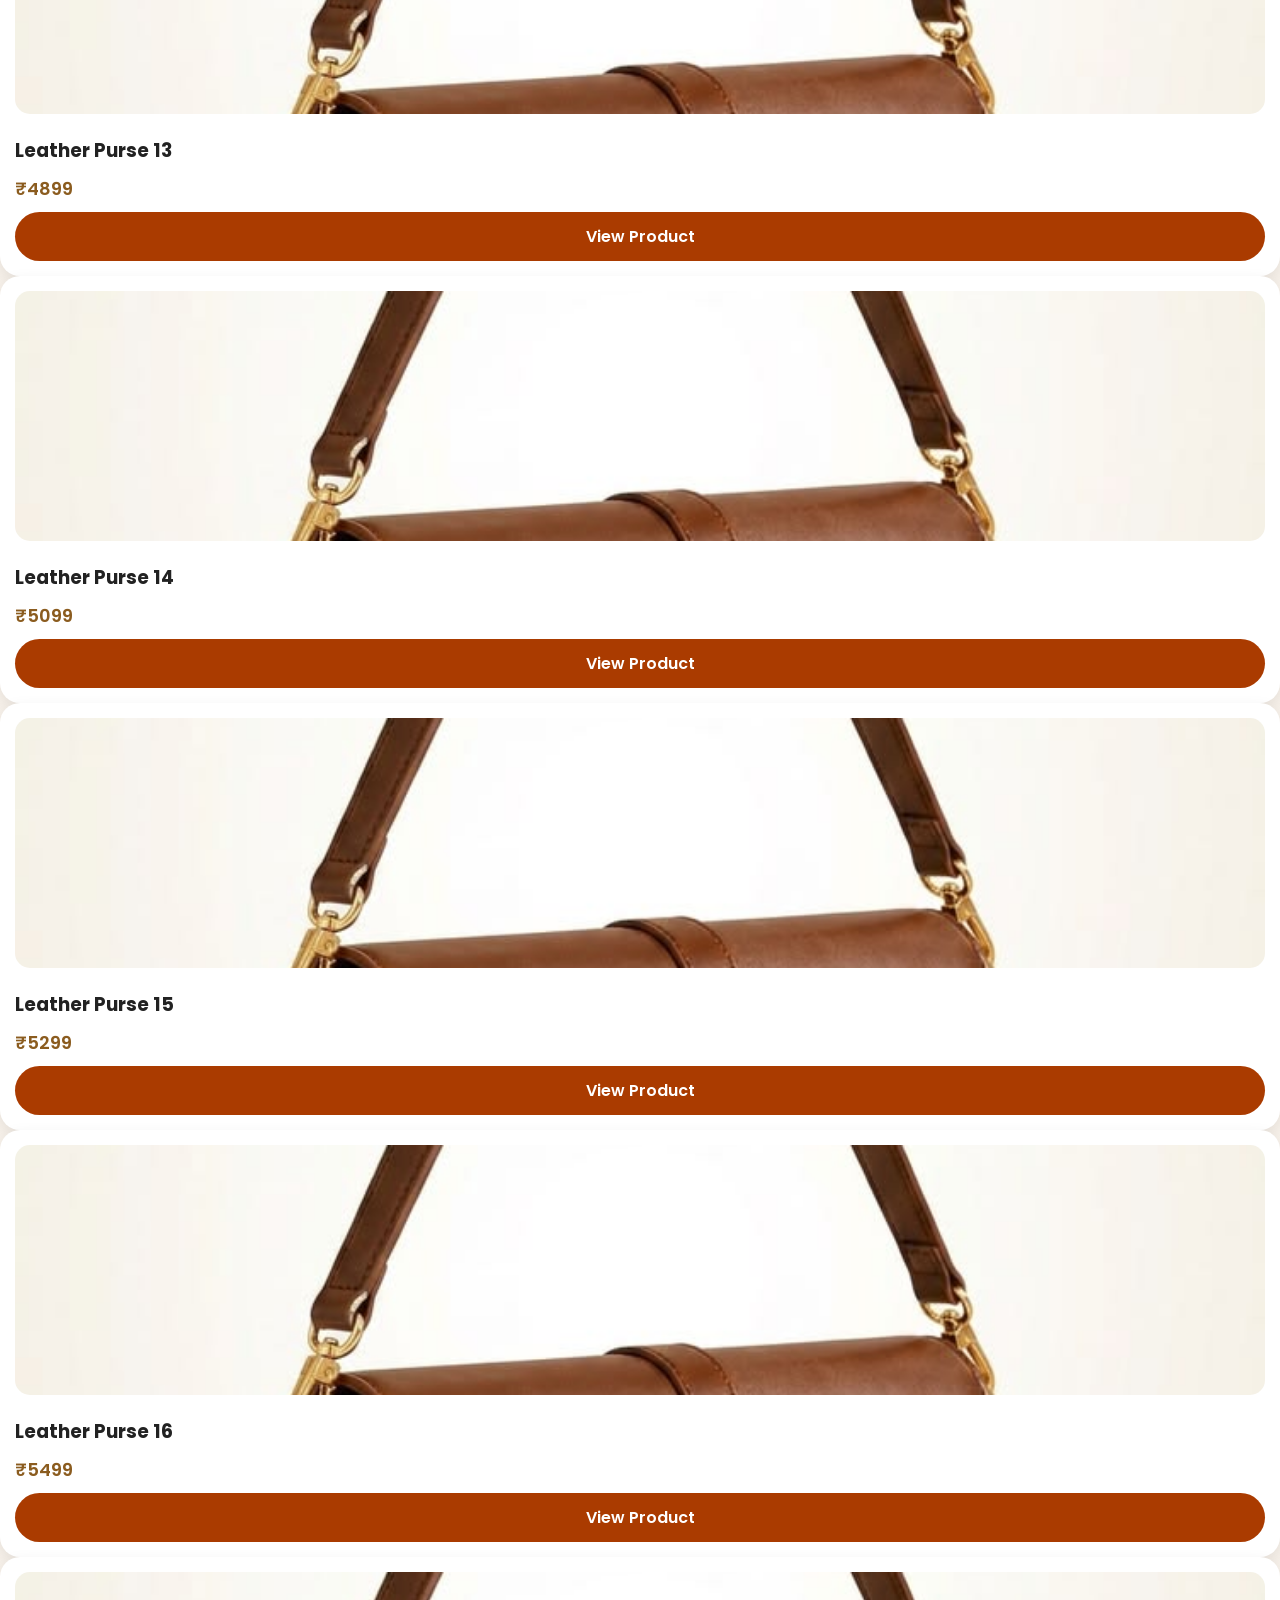
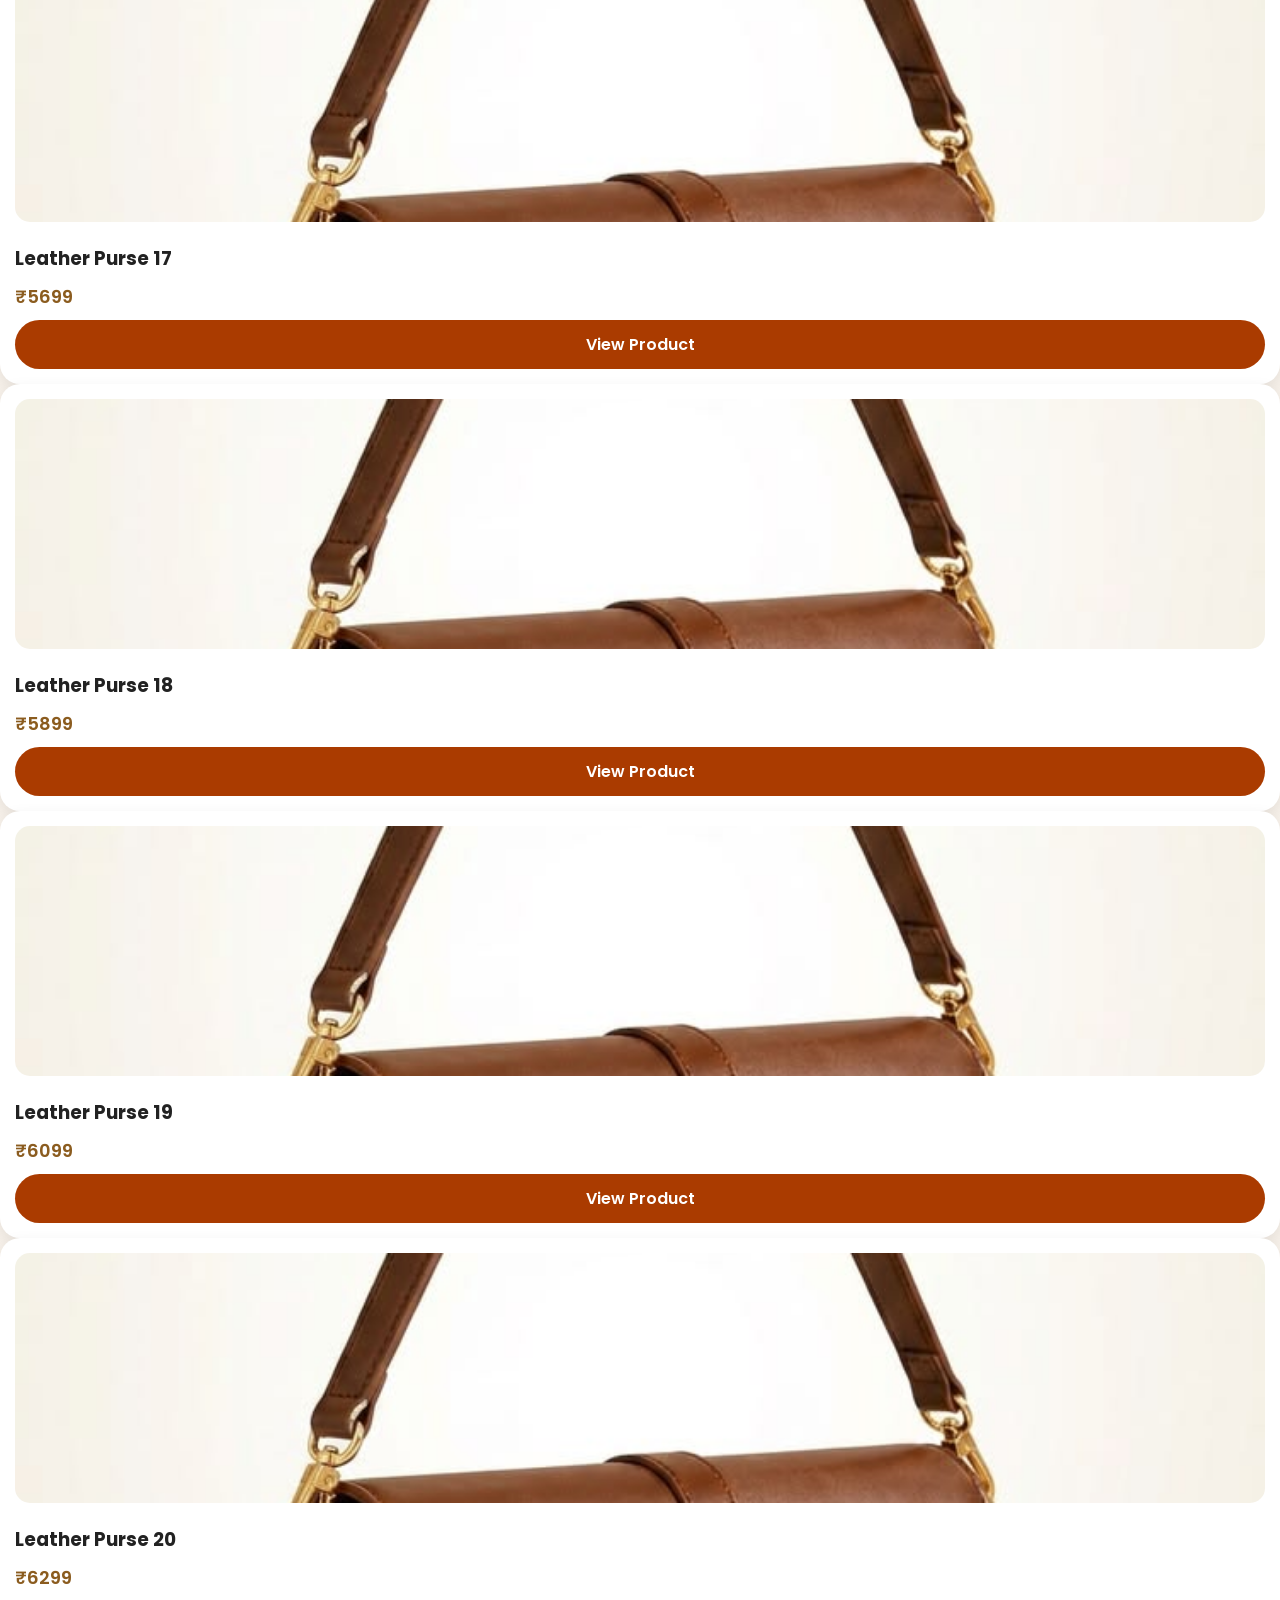
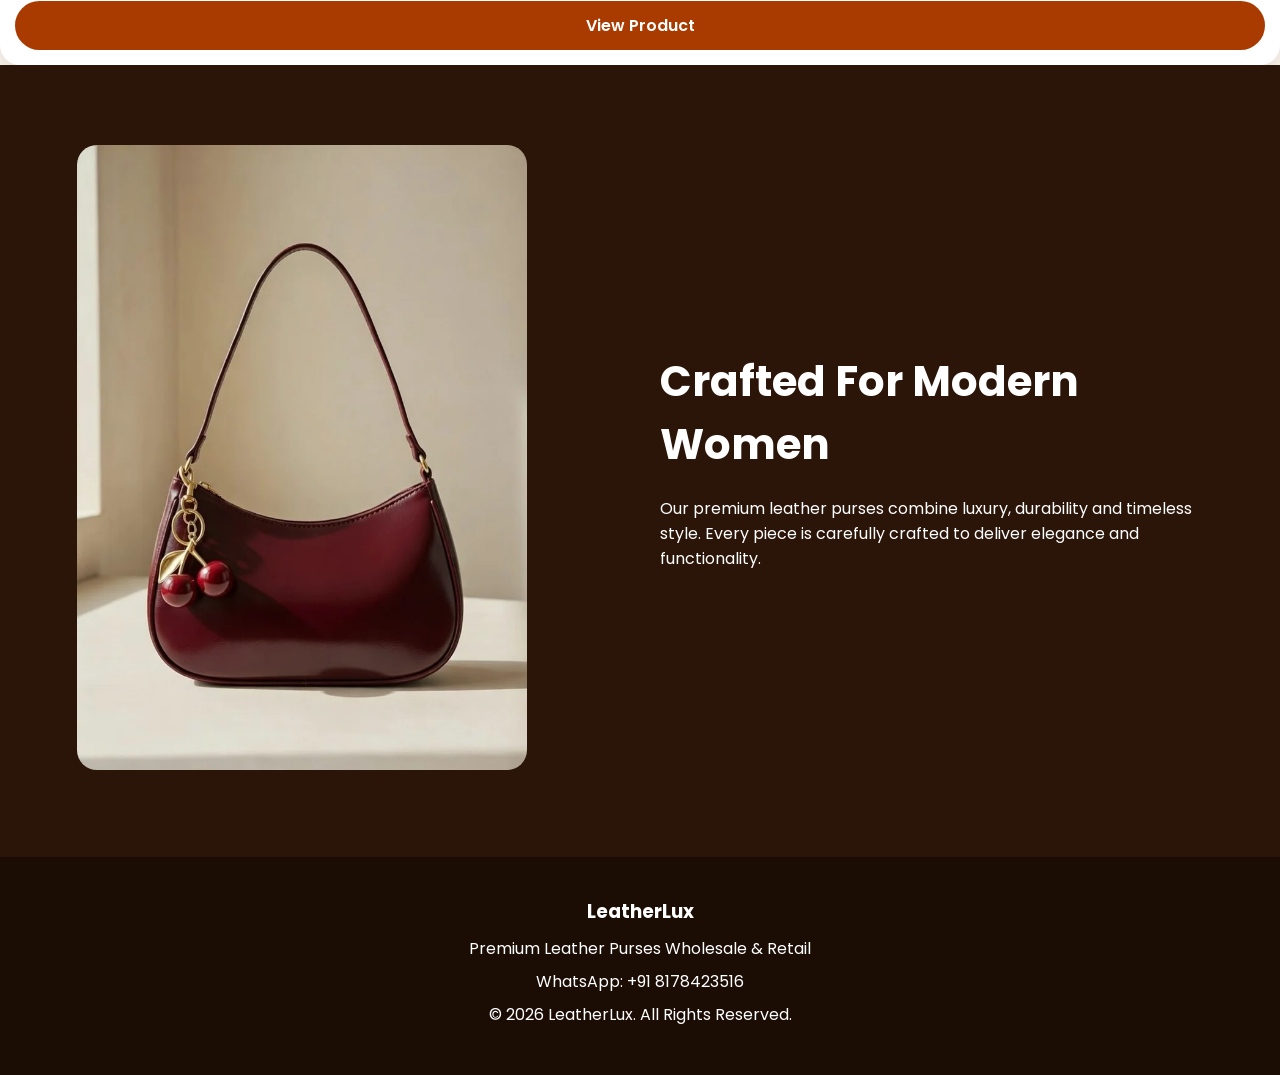
==== commit 4b509824: "Update product offerings and remove delivery section Removed fast delivery section and added multipl" ====
--- a/index.html
+++ b/index.html
@@ -64,11 +64,6 @@
                 <p>Wholesale pricing available.</p>
             </div>
             <div class="promise-card">
-                <i class="fa-solid fa-truck"></i>
-                <h3>Fast Delivery</h3>
-                <p>Quick shipping nationwide.</p>
-            </div>
-            <div class="promise-card">
                 <i class="fa-solid fa-headset"></i>
                 <h3>Support</h3>
                 <p>24/7 customer assistance.</p>
@@ -106,6 +101,124 @@
 </div>
 <div class="product-card">
     <img src="bag1.png" alt="Leather Purse 05">
+    <h3>Leather Purse 05</h3>
+    <p>₹3299</p>
+    <a class="product-btn" href="product.html?code=Purse-05&name=Leather%20Purse%2005&price=3299&img1=bag1.png&img2=bag1-2.png&img3=bag1-3.png&img4=bag1-4.png">View Product</a>
+</div>
+<div class="product-card">
+    <img src="bag1.png" alt="Leather Purse 06">
+    <h3>Leather Purse 06</h3>
+    <p>₹3499</p>
+    <a class="product-btn" href="product.html?code=Purse-06&name=Leather%20Purse%2006&price=3499&img1=bag1.png&img2=bag1-2.png&img3=bag1-3.png&img4=bag1-4.png">View Product</a>
+</div>
+<div class="product-card">
+    <img src="bag1.png" alt="Leather Purse 07">
+    <h3>Leather Purse 07</h3>
+    <p>₹3699</p>
+    <a class="product-btn" href="product.html?code=Purse-07&name=Leather%20Purse%2007&price=3699&img1=bag1.png&img2=bag1-2.png&img3=bag1-3.png&img4=bag1-4.png">View Product</a>
+</div>
+<div class="product-card">
+    <img src="bag1.png" alt="Leather Purse 08">
+    <h3>Leather Purse 08</h3>
+    <p>₹3899</p>
+    <a class="product-btn" href="product.html?code=Purse-08&name=Leather%20Purse%2008&price=3899&img1=bag1.png&img2=bag1-2.png&img3=bag1-3.png&img4=bag1-4.png">View Product</a>
+</div>
+<div class="product-card">
+    <img src="bag1.png" alt="Leather Purse 09">
+    <h3>Leather Purse 09</h3>
+    <p>₹4099</p>
+    <a class="product-btn" href="product.html?code=Purse-09&name=Leather%20Purse%2009&price=4099&img1=bag1.png&img2=bag1-2.png&img3=bag1-3.png&img4=bag1-4.png">View Product</a>
+</div>
+<div class="product-card">
+    <img src="bag1.png" alt="Leather Purse 10">
+    <h3>Leather Purse 10</h3>
+    <p>₹4299</p>
+    <a class="product-btn" href="product.html?code=Purse-10&name=Leather%20Purse%2010&price=4299&img1=bag1.png&img2=bag1-2.png&img3=bag1-3.png&img4=bag1-4.png">View Product</a>
+</div>
+<div class="product-card">
+    <img src="bag1.png" alt="Leather Purse 11">
+    <h3>Leather Purse 11</h3>
+    <p>₹4499</p>
+    <a class="product-btn" href="product.html?code=Purse-11&name=Leather%20Purse%2011&price=4499&img1=bag1.png&img2=bag1-2.png&img3=bag1-3.png&img4=bag1-4.png">View Product</a>
+</div>
+<div class="product-card">
+    <img src="bag1.png" alt="Leather Purse 12">
+    <h3>Leather Purse 12</h3>
+    <p>₹4699</p>
+    <a class="product-btn" href="product.html?code=Purse-12&name=Leather%20Purse%2012&price=4699&img1=bag1.png&img2=bag1-2.png&img3=bag1-3.png&img4=bag1-4.png">View Product</a>
+</div>
+<div class="product-card">
+    <img src="bag1.png" alt="Leather Purse 13">
+    <h3>Leather Purse 13</h3>
+    <p>₹4899</p>
+    <a class="product-btn" href="product.html?code=Purse-13&name=Leather%20Purse%2013&price=4899&img1=bag1.png&img2=bag1-2.png&img3=bag1-3.png&img4=bag1-4.png">View Product</a>
+</div>
+<div class="product-card">
+    <img src="bag1.png" alt="Leather Purse 14">
+    <h3>Leather Purse 14</h3>
+    <p>₹5099</p>
+    <a class="product-btn" href="product.html?code=Purse-14&name=Leather%20Purse%2014&price=5099&img1=bag1.png&img2=bag1-2.png&img3=bag1-3.png&img4=bag1-4.png">View Product</a>
+</div>
+<div class="product-card">
+    <img src="bag1.png" alt="Leather Purse 15">
+    <h3>Leather Purse 15</h3>
+    <p>₹5299</p>
+    <a class="product-btn" href="product.html?code=Purse-15&name=Leather%20Purse%2015&price=5299&img1=bag1.png&img2=bag1-2.png&img3=bag1-3.png&img4=bag1-4.png">View Product</a>
+</div>
+<div class="product-card">
+    <img src="bag1.png" alt="Leather Purse 16">
+    <h3>Leather Purse 16</h3>
+    <p>₹5499</p>
+    <a class="product-btn" href="product.html?code=Purse-16&name=Leather%20Purse%2016&price=5499&img1=bag1.png&img2=bag1-2.png&img3=bag1-3.png&img4=bag1-4.png">View Product</a>
+</div>
+<div class="product-card">
+    <img src="bag1.png" alt="Leather Purse 17">
+    <h3>Leather Purse 17</h3>
+    <p>₹5699</p>
+    <a class="product-btn" href="product.html?code=Purse-17&name=Leather%20Purse%2017&price=5699&img1=bag1.png&img2=bag1-2.png&img3=bag1-3.png&img4=bag1-4.png">View Product</a>
+</div>
+<div class="product-card">
+    <img src="bag1.png" alt="Leather Purse 18">
+    <h3>Leather Purse 18</h3>
+    <p>₹5899</p>
+    <a class="product-btn" href="product.html?code=Purse-18&name=Leather%20Purse%2018&price=5899&img1=bag1.png&img2=bag1-2.png&img3=bag1-3.png&img4=bag1-4.png">View Product</a>
+</div>
+<div class="product-card">
+    <img src="bag1.png" alt="Leather Purse 19">
+    <h3>Leather Purse 19</h3>
+    <p>₹6099</p>
+    <a class="product-btn" href="product.html?code=Purse-19&name=Leather%20Purse%2019&price=6099&img1=bag1.png&img2=bag1-2.png&img3=bag1-3.png&img4=bag1-4.png">View Product</a>
+</div>
+<div class="product-card">
+    <img src="bag1.png" alt="Leather Purse 20">
+    <h3>Leather Purse 20</h3>
+    <p>₹6299</p>
+    <a class="product-btn" href="product.html?code=Purse-20&name=Leather%20Purse%2020&price=6299&img1=bag1.png&img2=bag1-2.png&img3=bag1-3.png&img4=bag1-4.png">View Product</a>
+</div>
+
+        </div>
+    </section>
+
+    <section class="about" id="about">
+        <div class="about-image">
+            <img src="bag2.jpg" alt="About">
+        </div>
+        <div class="about-content">
+            <h2>Crafted For Modern Women</h2>
+            <p>Our premium leather purses combine luxury, durability and timeless style. Every piece is carefully crafted to deliver elegance and functionality.</p>
+        </div>
+    </section>
+
+    <footer id="contact">
+        <h3><i class="fa-solid fa-bag-shopping"></i>LeatherLux</h3>
+        <p>Premium Leather Purses Wholesale & Retail</p>
+        <p>WhatsApp: +91 8178423516</p>
+        <p>© 2026 LeatherLux. All Rights Reserved.</p>
+    </footer>
+
+    <script src="script.js"></script>
+</body>
+</html>
     <h3>Leather Purse 05</h3>
     <p>₹3299</p>
     <a class="product-btn" href="product.html?code=Purse-05&name=Leather%20Purse%2005&price=3299&img1=bag1.png&img2=bag1-2.png&img3=bag1-3.png&img4=bag1-4.png">View Product</a>
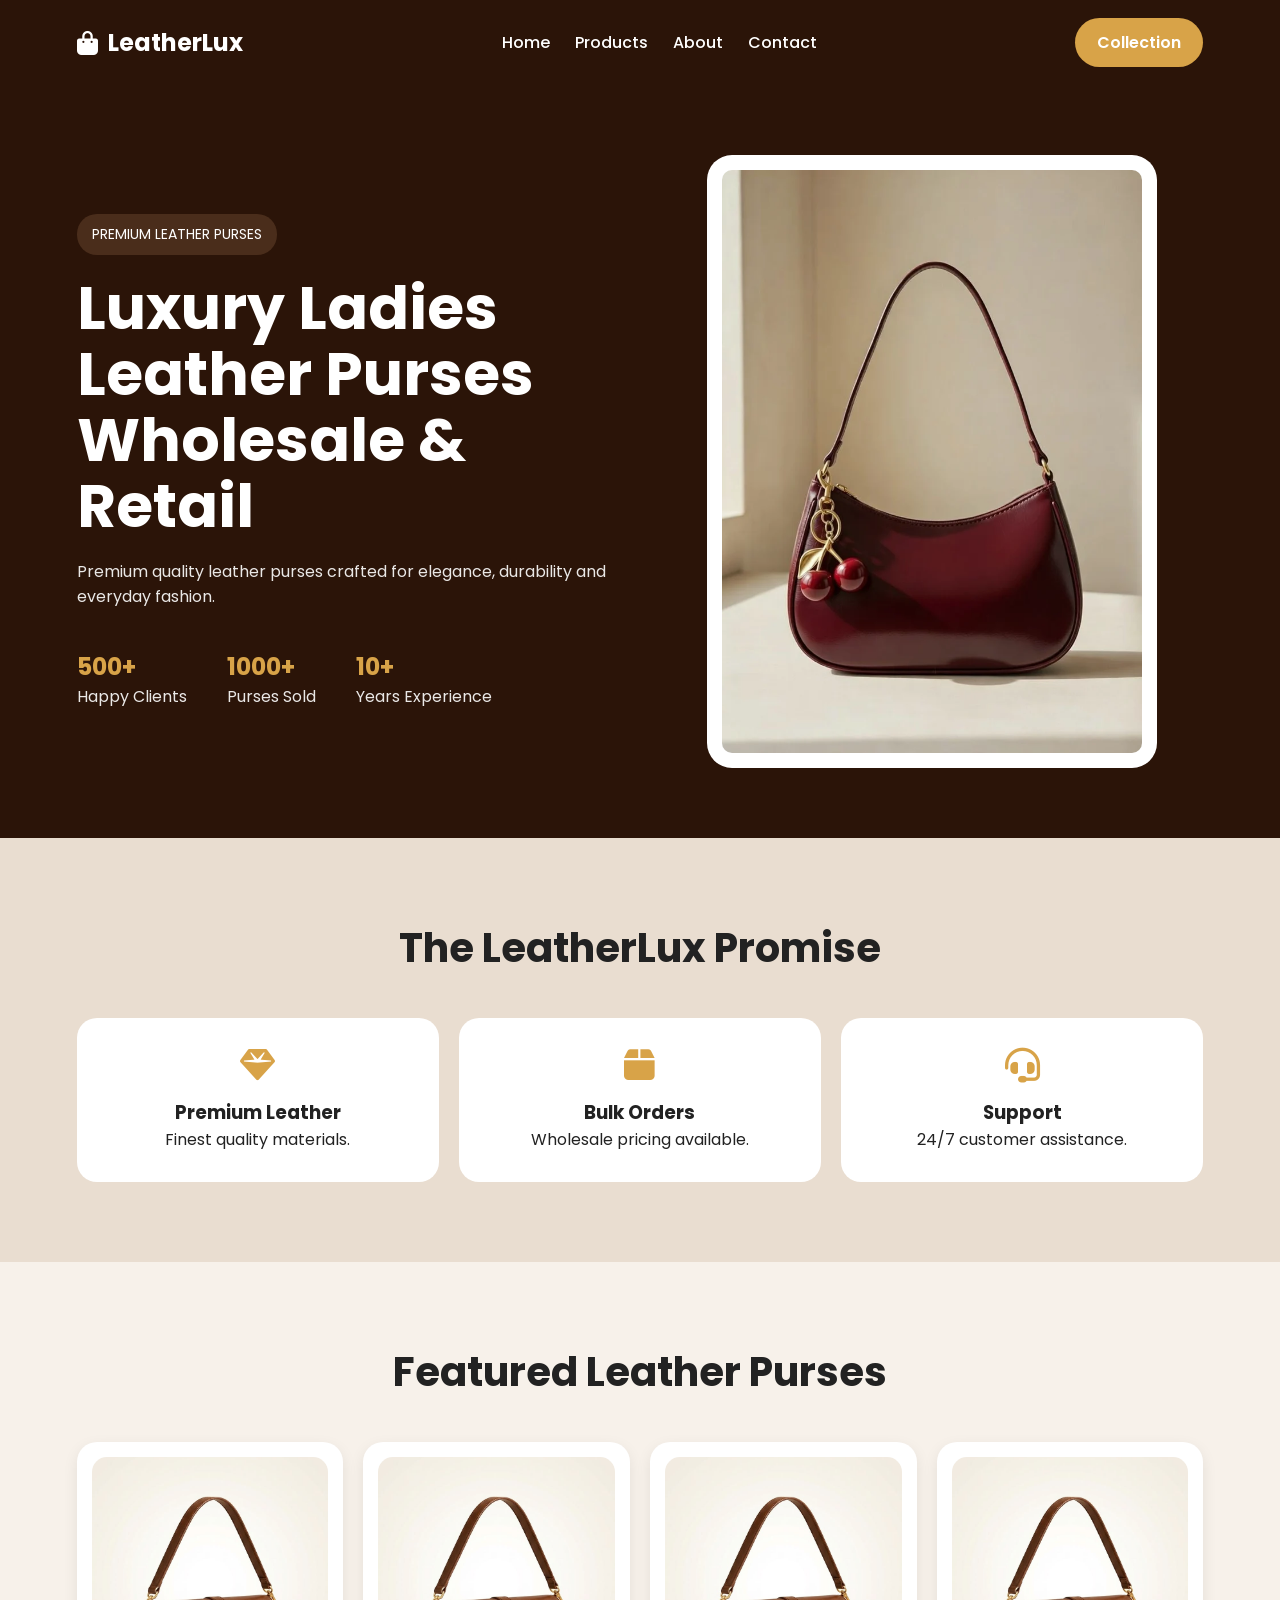
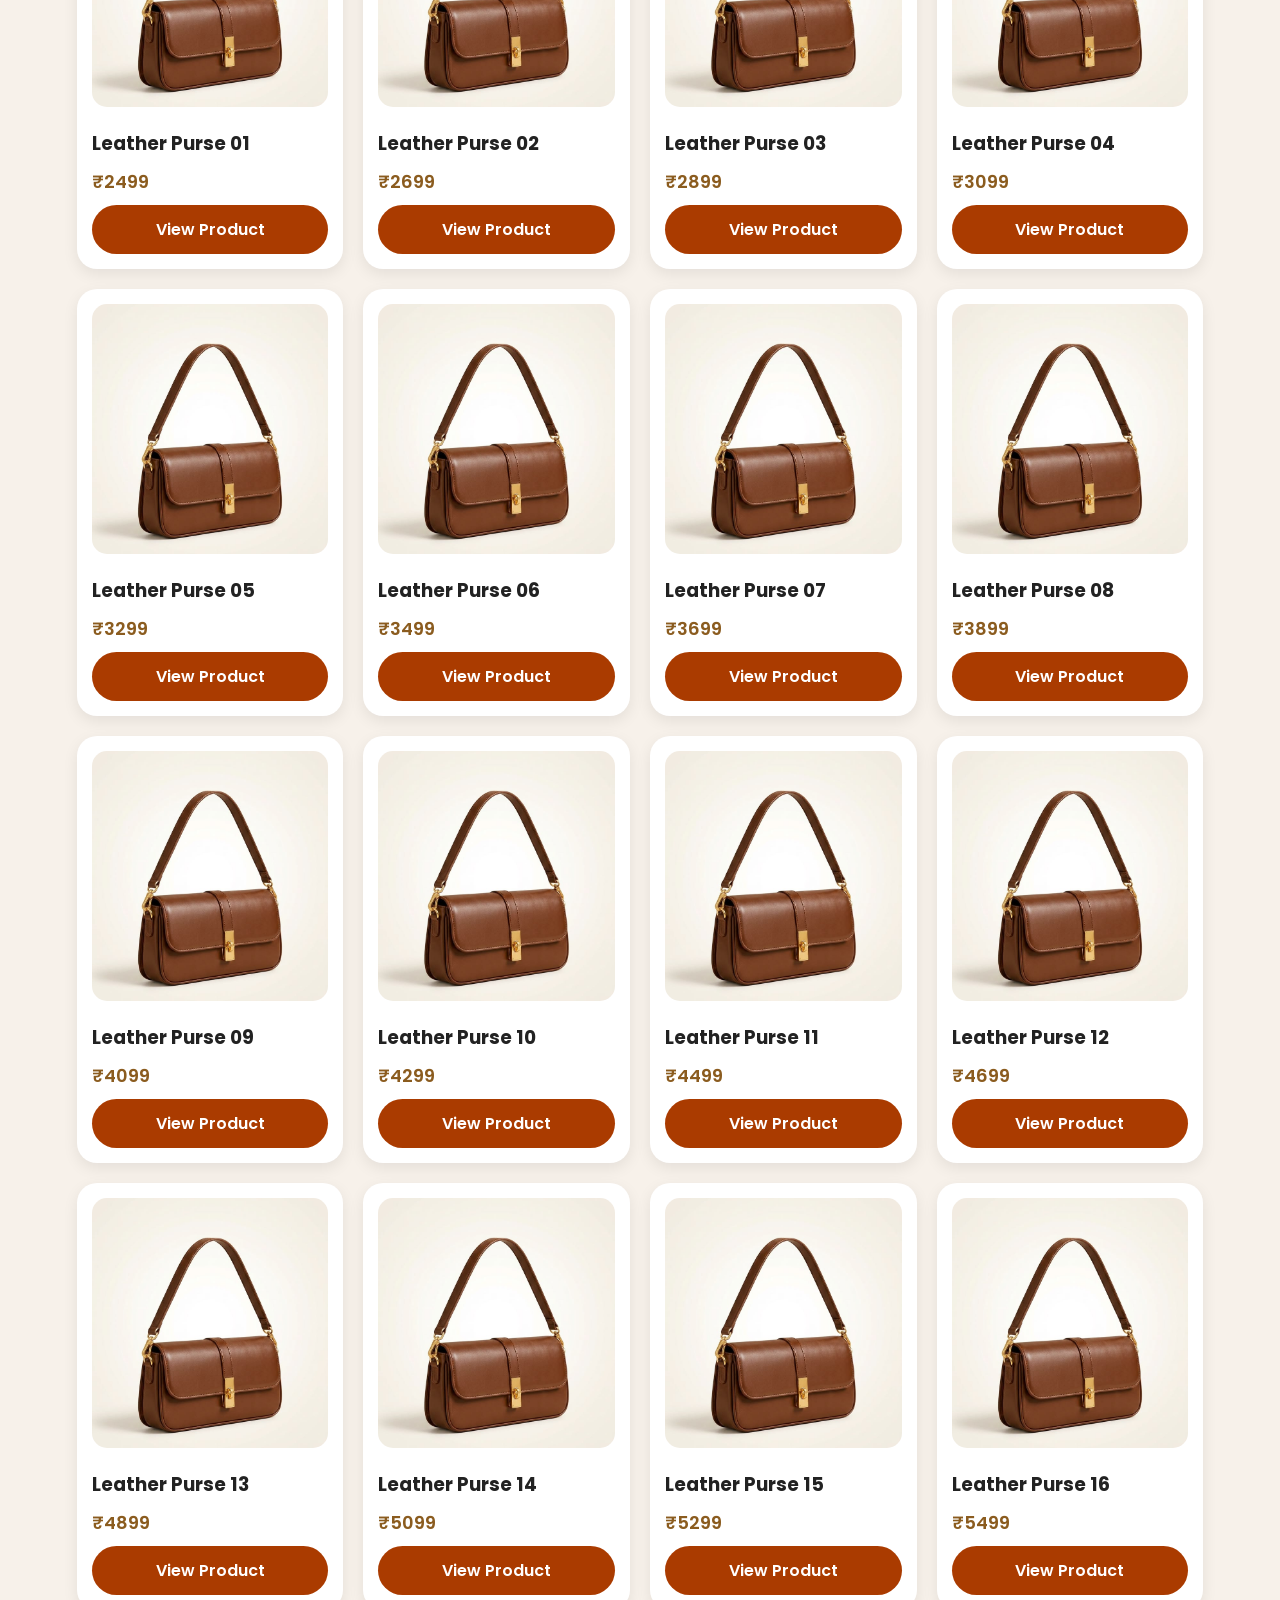
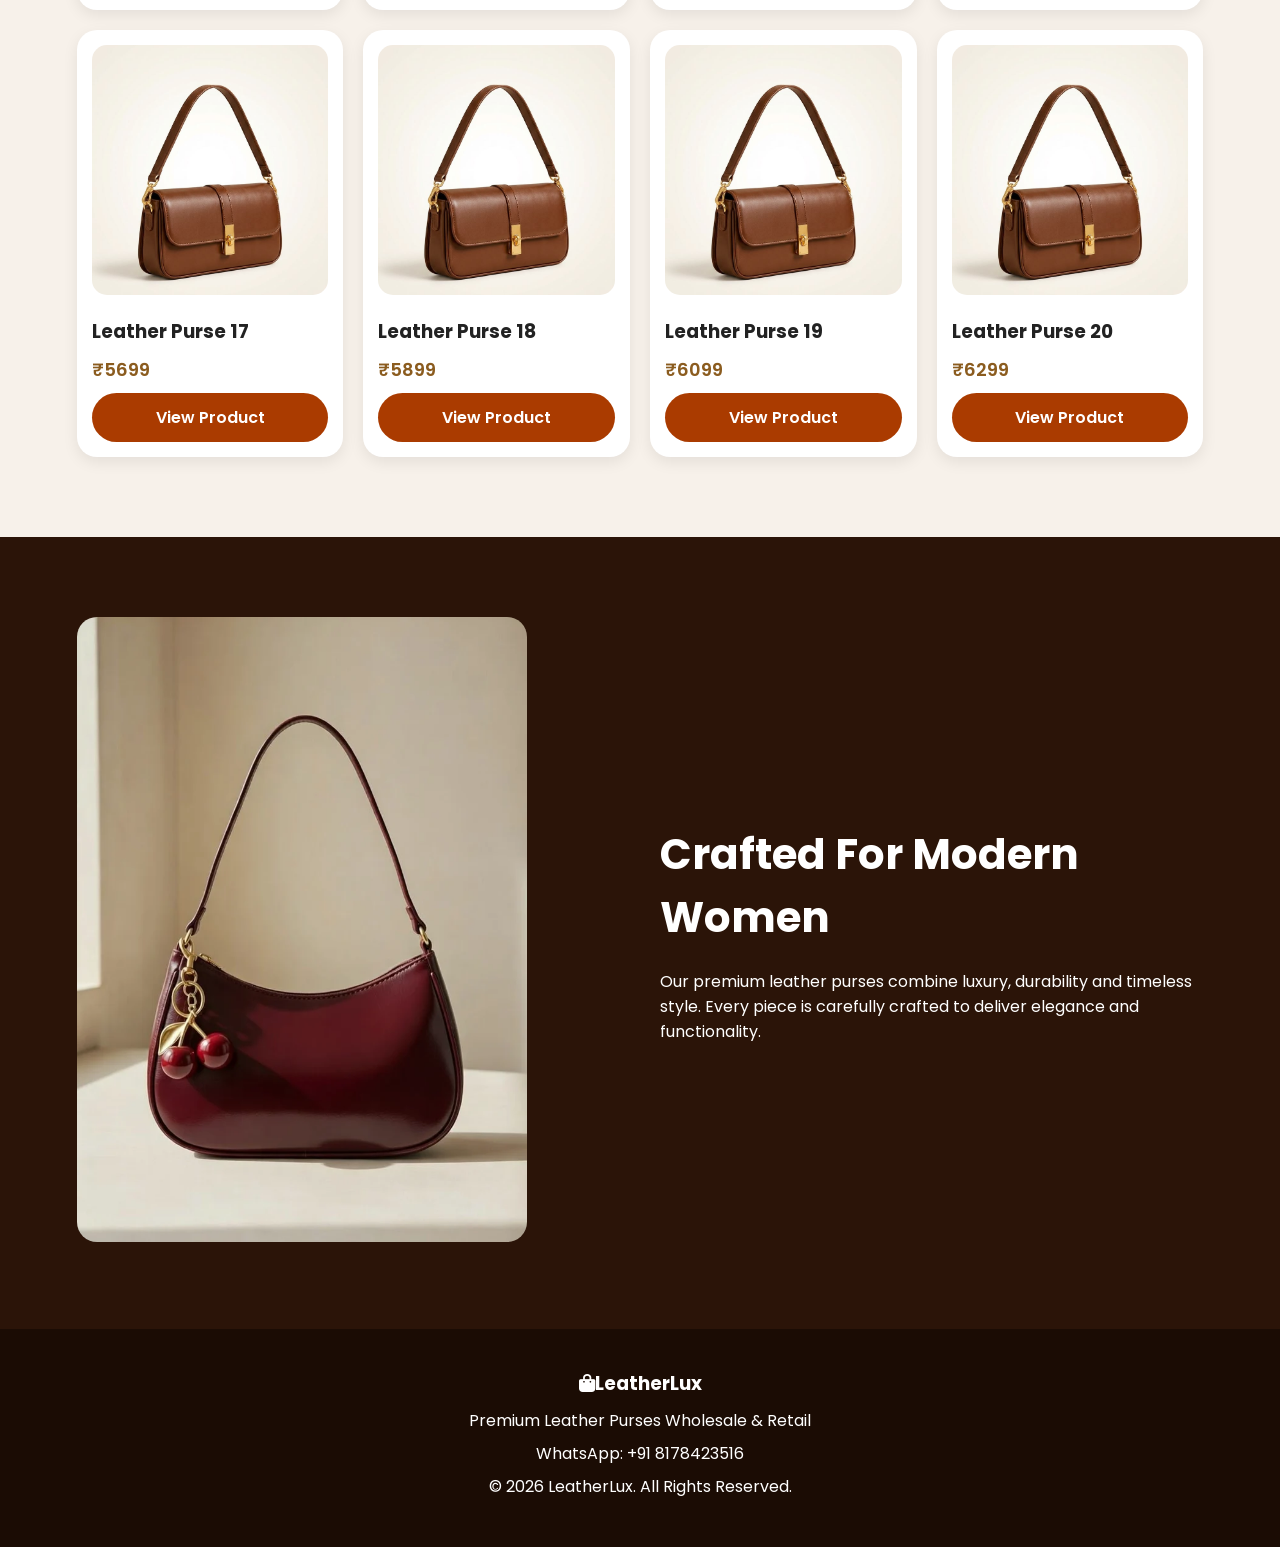
==== commit b6d2a86e: "Remove product listings and about section Removed multiple product cards and about section from the " ====
--- a/index.html
+++ b/index.html
@@ -219,121 +219,4 @@
     <script src="script.js"></script>
 </body>
 </html>
-    <h3>Leather Purse 05</h3>
-    <p>₹3299</p>
-    <a class="product-btn" href="product.html?code=Purse-05&name=Leather%20Purse%2005&price=3299&img1=bag1.png&img2=bag1-2.png&img3=bag1-3.png&img4=bag1-4.png">View Product</a>
-</div>
-<div class="product-card">
-    <img src="bag1.png" alt="Leather Purse 06">
-    <h3>Leather Purse 06</h3>
-    <p>₹3499</p>
-    <a class="product-btn" href="product.html?code=Purse-06&name=Leather%20Purse%2006&price=3499&img1=bag1.png&img2=bag1-2.png&img3=bag1-3.png&img4=bag1-4.png">View Product</a>
-</div>
-<div class="product-card">
-    <img src="bag1.png" alt="Leather Purse 07">
-    <h3>Leather Purse 07</h3>
-    <p>₹3699</p>
-    <a class="product-btn" href="product.html?code=Purse-07&name=Leather%20Purse%2007&price=3699&img1=bag1.png&img2=bag1-2.png&img3=bag1-3.png&img4=bag1-4.png">View Product</a>
-</div>
-<div class="product-card">
-    <img src="bag1.png" alt="Leather Purse 08">
-    <h3>Leather Purse 08</h3>
-    <p>₹3899</p>
-    <a class="product-btn" href="product.html?code=Purse-08&name=Leather%20Purse%2008&price=3899&img1=bag1.png&img2=bag1-2.png&img3=bag1-3.png&img4=bag1-4.png">View Product</a>
-</div>
-<div class="product-card">
-    <img src="bag1.png" alt="Leather Purse 09">
-    <h3>Leather Purse 09</h3>
-    <p>₹4099</p>
-    <a class="product-btn" href="product.html?code=Purse-09&name=Leather%20Purse%2009&price=4099&img1=bag1.png&img2=bag1-2.png&img3=bag1-3.png&img4=bag1-4.png">View Product</a>
-</div>
-<div class="product-card">
-    <img src="bag1.png" alt="Leather Purse 10">
-    <h3>Leather Purse 10</h3>
-    <p>₹4299</p>
-    <a class="product-btn" href="product.html?code=Purse-10&name=Leather%20Purse%2010&price=4299&img1=bag1.png&img2=bag1-2.png&img3=bag1-3.png&img4=bag1-4.png">View Product</a>
-</div>
-<div class="product-card">
-    <img src="bag1.png" alt="Leather Purse 11">
-    <h3>Leather Purse 11</h3>
-    <p>₹4499</p>
-    <a class="product-btn" href="product.html?code=Purse-11&name=Leather%20Purse%2011&price=4499&img1=bag1.png&img2=bag1-2.png&img3=bag1-3.png&img4=bag1-4.png">View Product</a>
-</div>
-<div class="product-card">
-    <img src="bag1.png" alt="Leather Purse 12">
-    <h3>Leather Purse 12</h3>
-    <p>₹4699</p>
-    <a class="product-btn" href="product.html?code=Purse-12&name=Leather%20Purse%2012&price=4699&img1=bag1.png&img2=bag1-2.png&img3=bag1-3.png&img4=bag1-4.png">View Product</a>
-</div>
-<div class="product-card">
-    <img src="bag1.png" alt="Leather Purse 13">
-    <h3>Leather Purse 13</h3>
-    <p>₹4899</p>
-    <a class="product-btn" href="product.html?code=Purse-13&name=Leather%20Purse%2013&price=4899&img1=bag1.png&img2=bag1-2.png&img3=bag1-3.png&img4=bag1-4.png">View Product</a>
-</div>
-<div class="product-card">
-    <img src="bag1.png" alt="Leather Purse 14">
-    <h3>Leather Purse 14</h3>
-    <p>₹5099</p>
-    <a class="product-btn" href="product.html?code=Purse-14&name=Leather%20Purse%2014&price=5099&img1=bag1.png&img2=bag1-2.png&img3=bag1-3.png&img4=bag1-4.png">View Product</a>
-</div>
-<div class="product-card">
-    <img src="bag1.png" alt="Leather Purse 15">
-    <h3>Leather Purse 15</h3>
-    <p>₹5299</p>
-    <a class="product-btn" href="product.html?code=Purse-15&name=Leather%20Purse%2015&price=5299&img1=bag1.png&img2=bag1-2.png&img3=bag1-3.png&img4=bag1-4.png">View Product</a>
-</div>
-<div class="product-card">
-    <img src="bag1.png" alt="Leather Purse 16">
-    <h3>Leather Purse 16</h3>
-    <p>₹5499</p>
-    <a class="product-btn" href="product.html?code=Purse-16&name=Leather%20Purse%2016&price=5499&img1=bag1.png&img2=bag1-2.png&img3=bag1-3.png&img4=bag1-4.png">View Product</a>
-</div>
-<div class="product-card">
-    <img src="bag1.png" alt="Leather Purse 17">
-    <h3>Leather Purse 17</h3>
-    <p>₹5699</p>
-    <a class="product-btn" href="product.html?code=Purse-17&name=Leather%20Purse%2017&price=5699&img1=bag1.png&img2=bag1-2.png&img3=bag1-3.png&img4=bag1-4.png">View Product</a>
-</div>
-<div class="product-card">
-    <img src="bag1.png" alt="Leather Purse 18">
-    <h3>Leather Purse 18</h3>
-    <p>₹5899</p>
-    <a class="product-btn" href="product.html?code=Purse-18&name=Leather%20Purse%2018&price=5899&img1=bag1.png&img2=bag1-2.png&img3=bag1-3.png&img4=bag1-4.png">View Product</a>
-</div>
-<div class="product-card">
-    <img src="bag1.png" alt="Leather Purse 19">
-    <h3>Leather Purse 19</h3>
-    <p>₹6099</p>
-    <a class="product-btn" href="product.html?code=Purse-19&name=Leather%20Purse%2019&price=6099&img1=bag1.png&img2=bag1-2.png&img3=bag1-3.png&img4=bag1-4.png">View Product</a>
-</div>
-<div class="product-card">
-    <img src="bag1.png" alt="Leather Purse 20">
-    <h3>Leather Purse 20</h3>
-    <p>₹6299</p>
-    <a class="product-btn" href="product.html?code=Purse-20&name=Leather%20Purse%2020&price=6299&img1=bag1.png&img2=bag1-2.png&img3=bag1-3.png&img4=bag1-4.png">View Product</a>
-</div>
-
-        </div>
-    </section>
-
-    <section class="about" id="about">
-        <div class="about-image">
-            <img src="bag2.jpg" alt="About">
-        </div>
-        <div class="about-content">
-            <h2>Crafted For Modern Women</h2>
-            <p>Our premium leather purses combine luxury, durability and timeless style. Every piece is carefully crafted to deliver elegance and functionality.</p>
-        </div>
-    </section>
-
-    <footer id="contact">
-        <h3>LeatherLux</h3>
-        <p>Premium Leather Purses Wholesale & Retail</p>
-        <p>WhatsApp: +91 8178423516</p>
-        <p>© 2026 LeatherLux. All Rights Reserved.</p>
-    </footer>
-
-    <script src="script.js"></script>
-</body>
-</html>
+    
